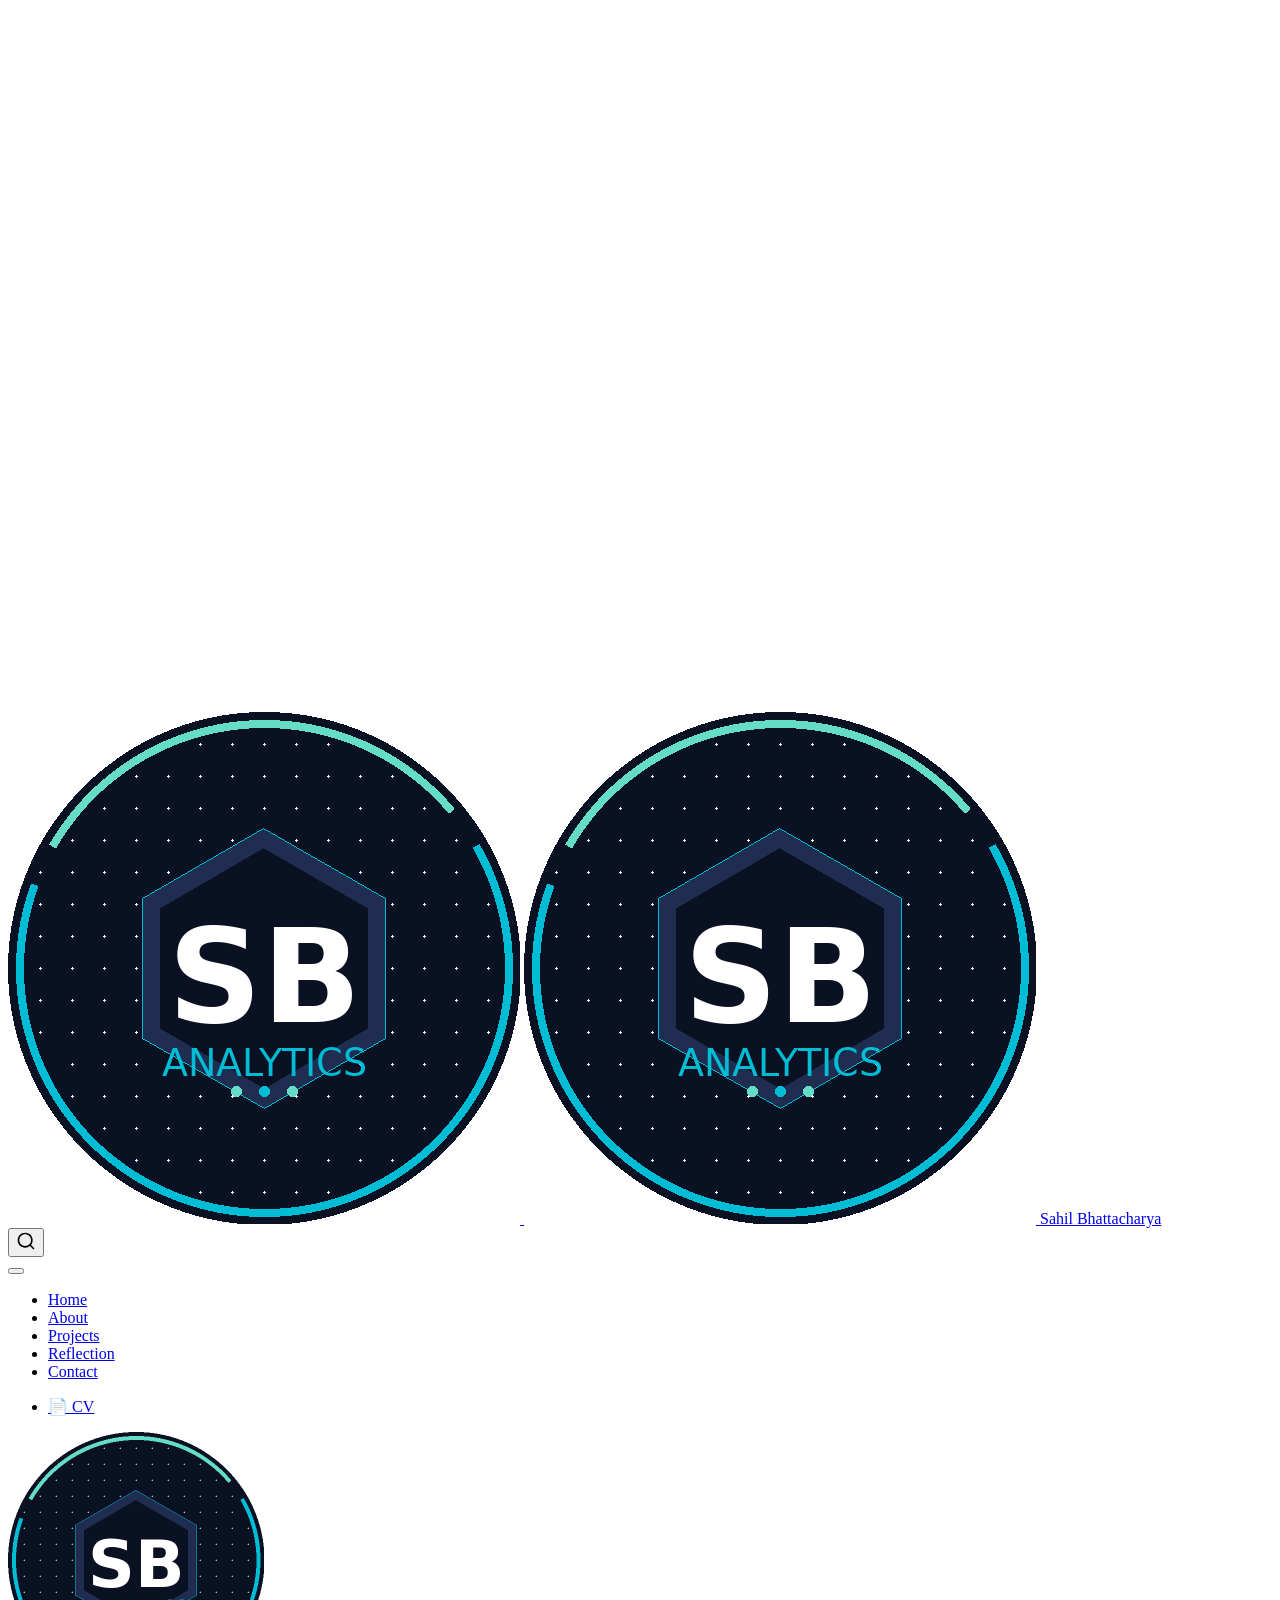
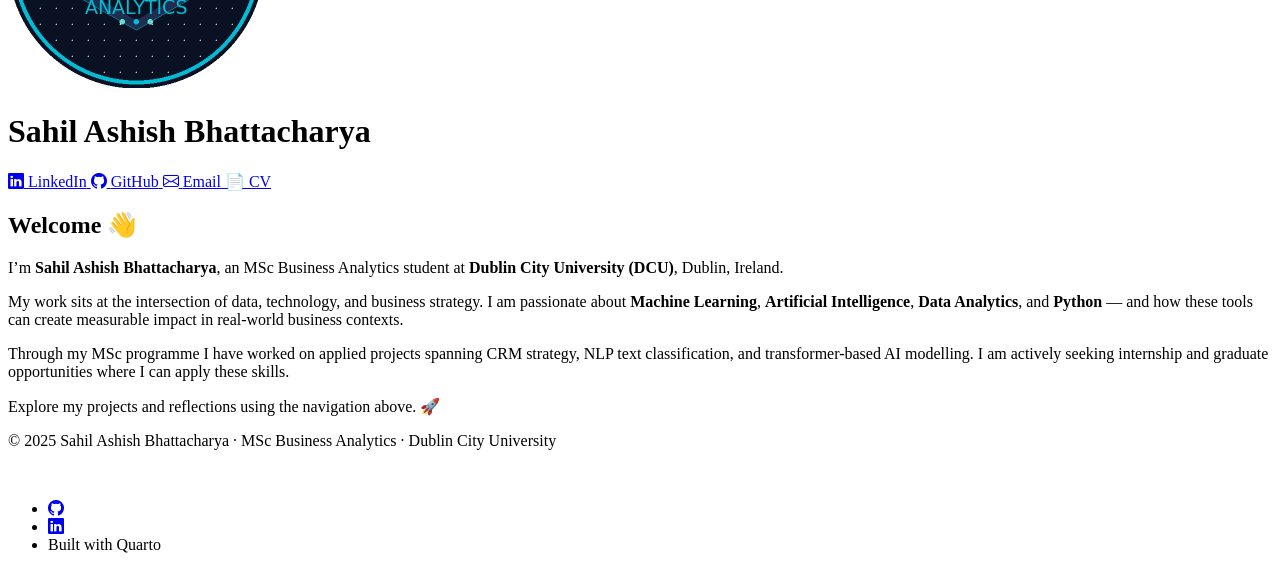
==== docs/index.html @ e0858f84 "Initial Quarto portfolio" ====
<!DOCTYPE html>
<html xmlns="http://www.w3.org/1999/xhtml" lang="en" xml:lang="en"><head>

<meta charset="utf-8">
<meta name="generator" content="quarto-1.9.37">

<meta name="viewport" content="width=device-width, initial-scale=1.0, user-scalable=yes">


<title>Sahil Ashish Bhattacharya – Sahil Bhattacharya</title>
<style>
/* Default styles provided by pandoc.
** See https://pandoc.org/MANUAL.html#variables-for-html for config info.
*/
code{white-space: pre-wrap;}
span.smallcaps{font-variant: small-caps;}
div.columns{display: flex; gap: min(4vw, 1.5em);}
div.column{flex: auto; overflow-x: auto;}
div.hanging-indent{margin-left: 1.5em; text-indent: -1.5em;}
ul.task-list{list-style: none;}
ul.task-list li input[type="checkbox"] {
  width: 0.8em;
  margin: 0 0.8em 0.2em -1em; /* quarto-specific, see https://github.com/quarto-dev/quarto-cli/issues/4556 */ 
  vertical-align: middle;
}
</style>


<script src="site_libs/quarto-nav/quarto-nav.js"></script>
<script src="site_libs/quarto-nav/headroom.min.js"></script>
<script src="site_libs/clipboard/clipboard.min.js"></script>
<script src="site_libs/quarto-search/autocomplete.umd.js"></script>
<script src="site_libs/quarto-search/fuse.min.js"></script>
<script src="site_libs/quarto-search/quarto-search.js"></script>
<meta name="quarto:offset" content="./">
<link href="./images/favicon.png" rel="icon" type="image/png">
<script src="site_libs/quarto-html/quarto.js" type="module"></script>
<script src="site_libs/quarto-html/tabsets/tabsets.js" type="module"></script>
<script src="site_libs/quarto-html/popper.min.js"></script>
<script src="site_libs/quarto-html/tippy.umd.min.js"></script>
<link href="site_libs/quarto-html/tippy.css" rel="stylesheet">
<link href="site_libs/quarto-html/quarto-syntax-highlighting-7f8f88aac4f3542376d5c11b86a4c14d.css" rel="stylesheet" class="quarto-color-scheme" id="quarto-text-highlighting-styles">
<link href="site_libs/quarto-html/quarto-syntax-highlighting-dark-d0ae9245876894da5ac7e18953ecc5cc.css" rel="stylesheet" class="quarto-color-scheme quarto-color-alternate" id="quarto-text-highlighting-styles">
<link href="site_libs/quarto-html/quarto-syntax-highlighting-7f8f88aac4f3542376d5c11b86a4c14d.css" rel="stylesheet" class="quarto-color-scheme-extra" id="quarto-text-highlighting-styles">
<script src="site_libs/bootstrap/bootstrap.min.js"></script>
<link href="site_libs/bootstrap/bootstrap-icons.css" rel="stylesheet">
<link href="site_libs/bootstrap/bootstrap-6033a600180109c3731f6a886c29932c.min.css" rel="stylesheet" append-hash="true" class="quarto-color-scheme" id="quarto-bootstrap" data-mode="light">
<link href="site_libs/bootstrap/bootstrap-dark-5685cd926c25366c96d9f1407e584118.min.css" rel="stylesheet" append-hash="true" class="quarto-color-scheme quarto-color-alternate" id="quarto-bootstrap" data-mode="dark">
<link href="site_libs/bootstrap/bootstrap-6033a600180109c3731f6a886c29932c.min.css" rel="stylesheet" append-hash="true" class="quarto-color-scheme-extra" id="quarto-bootstrap" data-mode="light">
<script id="quarto-search-options" type="application/json">{
  "location": "navbar",
  "copy-button": false,
  "collapse-after": 3,
  "panel-placement": "end",
  "type": "overlay",
  "limit": 50,
  "keyboard-shortcut": [
    "f",
    "/",
    "s"
  ],
  "show-item-context": false,
  "language": {
    "search-no-results-text": "No results",
    "search-matching-documents-text": "matching documents",
    "search-copy-link-title": "Copy link to search",
    "search-hide-matches-text": "Hide additional matches",
    "search-more-match-text": "more match in this document",
    "search-more-matches-text": "more matches in this document",
    "search-clear-button-title": "Clear",
    "search-text-placeholder": "",
    "search-detached-cancel-button-title": "Cancel",
    "search-submit-button-title": "Submit",
    "search-label": "Search"
  }
}</script>


<link rel="stylesheet" href="styles.scss">
</head>

<body class="nav-fixed quarto-light"><script id="quarto-html-before-body" type="application/javascript">
    const toggleBodyColorMode = (bsSheetEl) => {
      const mode = bsSheetEl.getAttribute("data-mode");
      const bodyEl = window.document.querySelector("body");
      if (mode === "dark") {
        bodyEl.classList.add("quarto-dark");
        bodyEl.classList.remove("quarto-light");
      } else {
        bodyEl.classList.add("quarto-light");
        bodyEl.classList.remove("quarto-dark");
      }
    }
    const toggleBodyColorPrimary = () => {
      const bsSheetEl = window.document.querySelector("link#quarto-bootstrap:not([rel=disabled-stylesheet])");
      if (bsSheetEl) {
        toggleBodyColorMode(bsSheetEl);
      }
    }
    const setColorSchemeToggle = (alternate) => {
      const toggles = window.document.querySelectorAll('.quarto-color-scheme-toggle');
      for (let i=0; i < toggles.length; i++) {
        const toggle = toggles[i];
        if (toggle) {
          if (alternate) {
            toggle.classList.add("alternate");
          } else {
            toggle.classList.remove("alternate");
          }
        }
      }
    };
    const toggleColorMode = (alternate) => {
      // Switch the stylesheets
      const primaryStylesheets = window.document.querySelectorAll('link.quarto-color-scheme:not(.quarto-color-alternate)');
      const alternateStylesheets = window.document.querySelectorAll('link.quarto-color-scheme.quarto-color-alternate');
      manageTransitions('#quarto-margin-sidebar .nav-link', false);
      if (alternate) {
        // note: dark is layered on light, we don't disable primary!
        enableStylesheet(alternateStylesheets);
        for (const sheetNode of alternateStylesheets) {
          if (sheetNode.id === "quarto-bootstrap") {
            toggleBodyColorMode(sheetNode);
          }
        }
      } else {
        disableStylesheet(alternateStylesheets);
        enableStylesheet(primaryStylesheets)
        toggleBodyColorPrimary();
      }
      manageTransitions('#quarto-margin-sidebar .nav-link', true);
      // Switch the toggles
      setColorSchemeToggle(alternate)
      // Hack to workaround the fact that safari doesn't
      // properly recolor the scrollbar when toggling (#1455)
      if (navigator.userAgent.indexOf('Safari') > 0 && navigator.userAgent.indexOf('Chrome') == -1) {
        manageTransitions("body", false);
        window.scrollTo(0, 1);
        setTimeout(() => {
          window.scrollTo(0, 0);
          manageTransitions("body", true);
        }, 40);
      }
    }
    const disableStylesheet = (stylesheets) => {
      for (let i=0; i < stylesheets.length; i++) {
        const stylesheet = stylesheets[i];
        stylesheet.rel = 'disabled-stylesheet';
      }
    }
    const enableStylesheet = (stylesheets) => {
      for (let i=0; i < stylesheets.length; i++) {
        const stylesheet = stylesheets[i];
        if(stylesheet.rel !== 'stylesheet') { // for Chrome, which will still FOUC without this check
          stylesheet.rel = 'stylesheet';
        }
      }
    }
    const manageTransitions = (selector, allowTransitions) => {
      const els = window.document.querySelectorAll(selector);
      for (let i=0; i < els.length; i++) {
        const el = els[i];
        if (allowTransitions) {
          el.classList.remove('notransition');
        } else {
          el.classList.add('notransition');
        }
      }
    }
    const isFileUrl = () => {
      return window.location.protocol === 'file:';
    }
    const hasAlternateSentinel = () => {
      let styleSentinel = getColorSchemeSentinel();
      if (styleSentinel !== null) {
        return styleSentinel === "alternate";
      } else {
        return false;
      }
    }
    const setStyleSentinel = (alternate) => {
      const value = alternate ? "alternate" : "default";
      if (!isFileUrl()) {
        window.localStorage.setItem("quarto-color-scheme", value);
      } else {
        localAlternateSentinel = value;
      }
    }
    const getColorSchemeSentinel = () => {
      if (!isFileUrl()) {
        const storageValue = window.localStorage.getItem("quarto-color-scheme");
        return storageValue != null ? storageValue : localAlternateSentinel;
      } else {
        return localAlternateSentinel;
      }
    }
    const toggleGiscusIfUsed = (isAlternate, darkModeDefault) => {
      const baseTheme = document.querySelector('#giscus-base-theme')?.value ?? 'light';
      const alternateTheme = document.querySelector('#giscus-alt-theme')?.value ?? 'dark';
      let newTheme = '';
      if(authorPrefersDark) {
        newTheme = isAlternate ? baseTheme : alternateTheme;
      } else {
        newTheme = isAlternate ? alternateTheme : baseTheme;
      }
      const changeGiscusTheme = () => {
        // From: https://github.com/giscus/giscus/issues/336
        const sendMessage = (message) => {
          const iframe = document.querySelector('iframe.giscus-frame');
          if (!iframe) return;
          iframe.contentWindow.postMessage({ giscus: message }, 'https://giscus.app');
        }
        sendMessage({
          setConfig: {
            theme: newTheme
          }
        });
      }
      const isGiscussLoaded = window.document.querySelector('iframe.giscus-frame') !== null;
      if (isGiscussLoaded) {
        changeGiscusTheme();
      }
    };
    const authorPrefersDark = false;
    const darkModeDefault = authorPrefersDark;
      document.querySelector('link#quarto-text-highlighting-styles.quarto-color-scheme-extra').rel = 'disabled-stylesheet';
      document.querySelector('link#quarto-bootstrap.quarto-color-scheme-extra').rel = 'disabled-stylesheet';
    let localAlternateSentinel = darkModeDefault ? 'alternate' : 'default';
    // Dark / light mode switch
    window.quartoToggleColorScheme = () => {
      // Read the current dark / light value
      let toAlternate = !hasAlternateSentinel();
      toggleColorMode(toAlternate);
      setStyleSentinel(toAlternate);
      toggleGiscusIfUsed(toAlternate, darkModeDefault);
      window.dispatchEvent(new Event('resize'));
    };
    // Switch to dark mode if need be
    if (hasAlternateSentinel()) {
      toggleColorMode(true);
    } else {
      toggleColorMode(false);
    }
  </script>

<div id="quarto-search-results"></div>
  <header id="quarto-header" class="headroom fixed-top">
    <nav class="navbar navbar-expand-lg " data-bs-theme="dark">
      <div class="navbar-container container-fluid">
      <div class="navbar-brand-container mx-auto">
    <a href="./index.html" class="navbar-brand navbar-brand-logo">
    <img src="./images/logo.png" alt="Sahil Bhattacharya logo" class="navbar-logo light-content">
    <img src="./images/logo.png" alt="Sahil Bhattacharya logo" class="navbar-logo dark-content">
    </a>
    <a class="navbar-brand" href="./index.html">
    <span class="navbar-title">Sahil Bhattacharya</span>
    </a>
  </div>
            <div id="quarto-search" class="" title="Search"></div>
          <button class="navbar-toggler" type="button" data-bs-toggle="collapse" data-bs-target="#navbarCollapse" aria-controls="navbarCollapse" role="menu" aria-expanded="false" aria-label="Toggle navigation" onclick="if (window.quartoToggleHeadroom) { window.quartoToggleHeadroom(); }">
  <span class="navbar-toggler-icon"></span>
</button>
          <div class="collapse navbar-collapse" id="navbarCollapse">
            <ul class="navbar-nav navbar-nav-scroll me-auto">
  <li class="nav-item">
    <a class="nav-link active" href="./index.html" aria-current="page"> 
<span class="menu-text">Home</span></a>
  </li>  
  <li class="nav-item">
    <a class="nav-link" href="./about.html"> 
<span class="menu-text">About</span></a>
  </li>  
  <li class="nav-item">
    <a class="nav-link" href="./projects/index.html"> 
<span class="menu-text">Projects</span></a>
  </li>  
  <li class="nav-item">
    <a class="nav-link" href="./reflection.html"> 
<span class="menu-text">Reflection</span></a>
  </li>  
  <li class="nav-item">
    <a class="nav-link" href="./contact.html"> 
<span class="menu-text">Contact</span></a>
  </li>  
</ul>
            <ul class="navbar-nav navbar-nav-scroll ms-auto">
  <li class="nav-item">
    <a class="nav-link" href="./cv/sahil-bhattacharya-cv.pdf" target="_blank"> 
<span class="menu-text">📄 CV</span></a>
  </li>  
</ul>
          </div> <!-- /navcollapse -->
            <div class="quarto-navbar-tools">
  <a href="" class="quarto-color-scheme-toggle quarto-navigation-tool  px-1" onclick="window.quartoToggleColorScheme(); return false;" title="Toggle dark mode"><i class="bi"></i></a>
</div>
      </div> <!-- /container-fluid -->
    </nav>
</header>
<!-- content -->
<div id="quarto-content" class="quarto-container page-columns page-rows-contents page-layout-full page-navbar">
<!-- sidebar -->
<!-- margin-sidebar -->
    
<!-- main -->
<div class="quarto-about-trestles column-page">
  <div class="about-entity">
    <img src="images/logo.png" class="about-image
  round " style="height: 16em; width: 16em;">
<header id="title-block-header" class="quarto-title-block default">
<div class="quarto-title">
<h1 class="title">Sahil Ashish Bhattacharya</h1>
</div>
<div class="quarto-title-meta column-page">
  </div>
</header>
    <div class="about-links">
  <a href="https://www.linkedin.com/in/sahil-bhattacharya-257924228" class="about-link" rel="" target="_blank">
    <i class="bi bi-linkedin"></i>
     <span class="about-link-text">LinkedIn</span>
  </a>
  <a href="https://github.com/saahi0206" class="about-link" rel="" target="_blank">
    <i class="bi bi-github"></i>
     <span class="about-link-text">GitHub</span>
  </a>
  <a href="mailto:saahil.bhatt30@gmail.com" class="about-link" rel="" target="">
    <i class="bi bi-envelope"></i>
     <span class="about-link-text">Email</span>
  </a>
  <a href="/cv/sahil-bhattacharya-cv.pdf" class="about-link" rel="" target="_blank">
     <span class="about-link-text">📄 CV</span>
  </a>
</div>
  </div>
  <div class="about-contents"><main class="content column-page" id="quarto-document-content">

<section id="welcome" class="level2">
<h2 data-anchor-id="welcome">Welcome 👋</h2>
<p>I’m <strong>Sahil Ashish Bhattacharya</strong>, an MSc Business Analytics student at <strong>Dublin City University (DCU)</strong>, Dublin, Ireland.</p>
<p>My work sits at the intersection of data, technology, and business strategy. I am passionate about <strong>Machine Learning</strong>, <strong>Artificial Intelligence</strong>, <strong>Data Analytics</strong>, and <strong>Python</strong> — and how these tools can create measurable impact in real-world business contexts.</p>
<p>Through my MSc programme I have worked on applied projects spanning CRM strategy, NLP text classification, and transformer-based AI modelling. I am actively seeking internship and graduate opportunities where I can apply these skills.</p>
<p>Explore my projects and reflections using the navigation above. 🚀</p>


</section>
</main></div>
</div>
 <!-- /main -->
<script id="quarto-html-after-body" type="application/javascript">
  window.document.addEventListener("DOMContentLoaded", function (event) {
    // Ensure there is a toggle, if there isn't float one in the top right
    if (window.document.querySelector('.quarto-color-scheme-toggle') === null) {
      const a = window.document.createElement('a');
      a.classList.add('top-right');
      a.classList.add('quarto-color-scheme-toggle');
      a.href = "";
      a.onclick = function() { try { window.quartoToggleColorScheme(); } catch {} return false; };
      const i = window.document.createElement("i");
      i.classList.add('bi');
      a.appendChild(i);
      window.document.body.appendChild(a);
    }
    setColorSchemeToggle(hasAlternateSentinel())
    const isCodeAnnotation = (el) => {
      for (const clz of el.classList) {
        if (clz.startsWith('code-annotation-')) {                     
          return true;
        }
      }
      return false;
    }
    const onCopySuccess = function(e) {
      // button target
      const button = e.trigger;
      // don't keep focus
      button.blur();
      // flash "checked"
      button.classList.add('code-copy-button-checked');
      var currentTitle = button.getAttribute("title");
      button.setAttribute("title", "Copied!");
      let tooltip;
      if (window.bootstrap) {
        button.setAttribute("data-bs-toggle", "tooltip");
        button.setAttribute("data-bs-placement", "left");
        button.setAttribute("data-bs-title", "Copied!");
        tooltip = new bootstrap.Tooltip(button, 
          { trigger: "manual", 
            customClass: "code-copy-button-tooltip",
            offset: [0, -8]});
        tooltip.show();    
      }
      setTimeout(function() {
        if (tooltip) {
          tooltip.hide();
          button.removeAttribute("data-bs-title");
          button.removeAttribute("data-bs-toggle");
          button.removeAttribute("data-bs-placement");
        }
        button.setAttribute("title", currentTitle);
        button.classList.remove('code-copy-button-checked');
      }, 1000);
      // clear code selection
      e.clearSelection();
    }
    const getTextToCopy = function(trigger) {
      const outerScaffold = trigger.parentElement.cloneNode(true);
      const codeEl = outerScaffold.querySelector('code');
      for (const childEl of codeEl.children) {
        if (isCodeAnnotation(childEl)) {
          childEl.remove();
        }
      }
      return codeEl.innerText;
    }
    const clipboard = new window.ClipboardJS('.code-copy-button:not([data-in-quarto-modal])', {
      text: getTextToCopy
    });
    clipboard.on('success', onCopySuccess);
    if (window.document.getElementById('quarto-embedded-source-code-modal')) {
      const clipboardModal = new window.ClipboardJS('.code-copy-button[data-in-quarto-modal]', {
        text: getTextToCopy,
        container: window.document.getElementById('quarto-embedded-source-code-modal')
      });
      clipboardModal.on('success', onCopySuccess);
    }
      var localhostRegex = new RegExp(/^(?:http|https):\/\/localhost\:?[0-9]*\//);
      var mailtoRegex = new RegExp(/^mailto:/);
        var filterRegex = new RegExp('/' + window.location.host + '/');
      var isInternal = (href) => {
          return filterRegex.test(href) || localhostRegex.test(href) || mailtoRegex.test(href);
      }
      // Inspect non-navigation links and adorn them if external
     var links = window.document.querySelectorAll('a[href]:not(.nav-link):not(.navbar-brand):not(.toc-action):not(.sidebar-link):not(.sidebar-item-toggle):not(.pagination-link):not(.no-external):not([aria-hidden]):not(.dropdown-item):not(.quarto-navigation-tool):not(.about-link)');
      for (var i=0; i<links.length; i++) {
        const link = links[i];
        if (!isInternal(link.href)) {
          // undo the damage that might have been done by quarto-nav.js in the case of
          // links that we want to consider external
          if (link.dataset.originalHref !== undefined) {
            link.href = link.dataset.originalHref;
          }
        }
      }
    function tippyHover(el, contentFn, onTriggerFn, onUntriggerFn) {
      const config = {
        allowHTML: true,
        maxWidth: 500,
        delay: 100,
        arrow: false,
        appendTo: function(el) {
            return el.parentElement;
        },
        interactive: true,
        interactiveBorder: 10,
        theme: 'quarto',
        placement: 'bottom-start',
      };
      if (contentFn) {
        config.content = contentFn;
      }
      if (onTriggerFn) {
        config.onTrigger = onTriggerFn;
      }
      if (onUntriggerFn) {
        config.onUntrigger = onUntriggerFn;
      }
      window.tippy(el, config); 
    }
    const noterefs = window.document.querySelectorAll('a[role="doc-noteref"]');
    for (var i=0; i<noterefs.length; i++) {
      const ref = noterefs[i];
      tippyHover(ref, function() {
        // use id or data attribute instead here
        let href = ref.getAttribute('data-footnote-href') || ref.getAttribute('href');
        try { href = new URL(href).hash; } catch {}
        const id = href.replace(/^#\/?/, "");
        const note = window.document.getElementById(id);
        if (note) {
          return note.innerHTML;
        } else {
          return "";
        }
      });
    }
    const xrefs = window.document.querySelectorAll('a.quarto-xref');
    const processXRef = (id, note) => {
      // Strip column container classes
      const stripColumnClz = (el) => {
        el.classList.remove("page-full", "page-columns");
        if (el.children) {
          for (const child of el.children) {
            stripColumnClz(child);
          }
        }
      }
      stripColumnClz(note)
      if (id === null || id.startsWith('sec-')) {
        // Special case sections, only their first couple elements
        const container = document.createElement("div");
        if (note.children && note.children.length > 2) {
          container.appendChild(note.children[0].cloneNode(true));
          for (let i = 1; i < note.children.length; i++) {
            const child = note.children[i];
            if (child.tagName === "P" && child.innerText === "") {
              continue;
            } else {
              container.appendChild(child.cloneNode(true));
              break;
            }
          }
          if (window.Quarto?.typesetMath) {
            window.Quarto.typesetMath(container);
          }
          return container.innerHTML
        } else {
          if (window.Quarto?.typesetMath) {
            window.Quarto.typesetMath(note);
          }
          return note.innerHTML;
        }
      } else {
        // Remove any anchor links if they are present
        const anchorLink = note.querySelector('a.anchorjs-link');
        if (anchorLink) {
          anchorLink.remove();
        }
        if (window.Quarto?.typesetMath) {
          window.Quarto.typesetMath(note);
        }
        if (note.classList.contains("callout")) {
          return note.outerHTML;
        } else {
          return note.innerHTML;
        }
      }
    }
    for (var i=0; i<xrefs.length; i++) {
      const xref = xrefs[i];
      tippyHover(xref, undefined, function(instance) {
        instance.disable();
        let url = xref.getAttribute('href');
        let hash = undefined; 
        if (url.startsWith('#')) {
          hash = url;
        } else {
          try { hash = new URL(url).hash; } catch {}
        }
        if (hash) {
          const id = hash.replace(/^#\/?/, "");
          const note = window.document.getElementById(id);
          if (note !== null) {
            try {
              const html = processXRef(id, note.cloneNode(true));
              instance.setContent(html);
            } finally {
              instance.enable();
              instance.show();
            }
          } else {
            // See if we can fetch this
            fetch(url.split('#')[0])
            .then(res => res.text())
            .then(html => {
              const parser = new DOMParser();
              const htmlDoc = parser.parseFromString(html, "text/html");
              const note = htmlDoc.getElementById(id);
              if (note !== null) {
                const html = processXRef(id, note);
                instance.setContent(html);
              } 
            }).finally(() => {
              instance.enable();
              instance.show();
            });
          }
        } else {
          // See if we can fetch a full url (with no hash to target)
          // This is a special case and we should probably do some content thinning / targeting
          fetch(url)
          .then(res => res.text())
          .then(html => {
            const parser = new DOMParser();
            const htmlDoc = parser.parseFromString(html, "text/html");
            const note = htmlDoc.querySelector('main.content');
            if (note !== null) {
              // This should only happen for chapter cross references
              // (since there is no id in the URL)
              // remove the first header
              if (note.children.length > 0 && note.children[0].tagName === "HEADER") {
                note.children[0].remove();
              }
              const html = processXRef(null, note);
              instance.setContent(html);
            } 
          }).finally(() => {
            instance.enable();
            instance.show();
          });
        }
      }, function(instance) {
      });
    }
        let selectedAnnoteEl;
        const selectorForAnnotation = ( cell, annotation) => {
          let cellAttr = 'data-code-cell="' + cell + '"';
          let lineAttr = 'data-code-annotation="' +  annotation + '"';
          const selector = 'span[' + cellAttr + '][' + lineAttr + ']';
          return selector;
        }
        const selectCodeLines = (annoteEl) => {
          const doc = window.document;
          const targetCell = annoteEl.getAttribute("data-target-cell");
          const targetAnnotation = annoteEl.getAttribute("data-target-annotation");
          const annoteSpan = window.document.querySelector(selectorForAnnotation(targetCell, targetAnnotation));
          const lines = annoteSpan.getAttribute("data-code-lines").split(",");
          const lineIds = lines.map((line) => {
            return targetCell + "-" + line;
          })
          let top = null;
          let height = null;
          let parent = null;
          if (lineIds.length > 0) {
              //compute the position of the single el (top and bottom and make a div)
              const el = window.document.getElementById(lineIds[0]);
              top = el.offsetTop;
              height = el.offsetHeight;
              parent = el.parentElement.parentElement;
            if (lineIds.length > 1) {
              const lastEl = window.document.getElementById(lineIds[lineIds.length - 1]);
              const bottom = lastEl.offsetTop + lastEl.offsetHeight;
              height = bottom - top;
            }
            if (top !== null && height !== null && parent !== null) {
              // cook up a div (if necessary) and position it 
              let div = window.document.getElementById("code-annotation-line-highlight");
              if (div === null) {
                div = window.document.createElement("div");
                div.setAttribute("id", "code-annotation-line-highlight");
                div.style.position = 'absolute';
                parent.appendChild(div);
              }
              div.style.top = top - 2 + "px";
              div.style.height = height + 4 + "px";
              div.style.left = 0;
              let gutterDiv = window.document.getElementById("code-annotation-line-highlight-gutter");
              if (gutterDiv === null) {
                gutterDiv = window.document.createElement("div");
                gutterDiv.setAttribute("id", "code-annotation-line-highlight-gutter");
                gutterDiv.style.position = 'absolute';
                const codeCell = window.document.getElementById(targetCell);
                const gutter = codeCell.querySelector('.code-annotation-gutter');
                gutter.appendChild(gutterDiv);
              }
              gutterDiv.style.top = top - 2 + "px";
              gutterDiv.style.height = height + 4 + "px";
            }
            selectedAnnoteEl = annoteEl;
          }
        };
        const unselectCodeLines = () => {
          const elementsIds = ["code-annotation-line-highlight", "code-annotation-line-highlight-gutter"];
          elementsIds.forEach((elId) => {
            const div = window.document.getElementById(elId);
            if (div) {
              div.remove();
            }
          });
          selectedAnnoteEl = undefined;
        };
          // Handle positioning of the toggle
      window.addEventListener(
        "resize",
        throttle(() => {
          elRect = undefined;
          if (selectedAnnoteEl) {
            selectCodeLines(selectedAnnoteEl);
          }
        }, 10)
      );
      function throttle(fn, ms) {
      let throttle = false;
      let timer;
        return (...args) => {
          if(!throttle) { // first call gets through
              fn.apply(this, args);
              throttle = true;
          } else { // all the others get throttled
              if(timer) clearTimeout(timer); // cancel #2
              timer = setTimeout(() => {
                fn.apply(this, args);
                timer = throttle = false;
              }, ms);
          }
        };
      }
        // Attach click handler to the DT
        const annoteDls = window.document.querySelectorAll('dt[data-target-cell]');
        for (const annoteDlNode of annoteDls) {
          annoteDlNode.addEventListener('click', (event) => {
            const clickedEl = event.target;
            if (clickedEl !== selectedAnnoteEl) {
              unselectCodeLines();
              const activeEl = window.document.querySelector('dt[data-target-cell].code-annotation-active');
              if (activeEl) {
                activeEl.classList.remove('code-annotation-active');
              }
              selectCodeLines(clickedEl);
              clickedEl.classList.add('code-annotation-active');
            } else {
              // Unselect the line
              unselectCodeLines();
              clickedEl.classList.remove('code-annotation-active');
            }
          });
        }
    const findCites = (el) => {
      const parentEl = el.parentElement;
      if (parentEl) {
        const cites = parentEl.dataset.cites;
        if (cites) {
          return {
            el,
            cites: cites.split(' ')
          };
        } else {
          return findCites(el.parentElement)
        }
      } else {
        return undefined;
      }
    };
    var bibliorefs = window.document.querySelectorAll('a[role="doc-biblioref"]');
    for (var i=0; i<bibliorefs.length; i++) {
      const ref = bibliorefs[i];
      const citeInfo = findCites(ref);
      if (citeInfo) {
        tippyHover(citeInfo.el, function() {
          var popup = window.document.createElement('div');
          citeInfo.cites.forEach(function(cite) {
            var citeDiv = window.document.createElement('div');
            citeDiv.classList.add('hanging-indent');
            citeDiv.classList.add('csl-entry');
            var biblioDiv = window.document.getElementById('ref-' + cite);
            if (biblioDiv) {
              citeDiv.innerHTML = biblioDiv.innerHTML;
            }
            popup.appendChild(citeDiv);
          });
          return popup.innerHTML;
        });
      }
    }
  });
  </script>
</div> <!-- /content -->
<footer class="footer">
  <div class="nav-footer">
    <div class="nav-footer-left">
<p>© 2025 Sahil Ashish Bhattacharya · MSc Business Analytics · Dublin City University</p>
</div>   
    <div class="nav-footer-center">
      &nbsp;
    </div>
    <div class="nav-footer-right">
      <ul class="footer-items list-unstyled">
    <li class="nav-item compact">
    <a class="nav-link" href="https://github.com/saahi0206" target="_blank">
      <i class="bi bi-github" role="img">
</i> 
    </a>
  </li>  
    <li class="nav-item compact">
    <a class="nav-link" href="https://www.linkedin.com/in/sahil-bhattacharya-257924228" target="_blank">
      <i class="bi bi-linkedin" role="img">
</i> 
    </a>
  </li>  
    <li class="nav-item">
 Built with Quarto
  </li>  
</ul>
    </div>
  </div>
</footer>




</body></html>
---- docs/site_libs/quarto-html/tippy.css ----
.tippy-box[data-animation=fade][data-state=hidden]{opacity:0}[data-tippy-root]{max-width:calc(100vw - 10px)}.tippy-box{position:relative;background-color:#333;color:#fff;border-radius:4px;font-size:14px;line-height:1.4;white-space:normal;outline:0;transition-property:transform,visibility,opacity}.tippy-box[data-placement^=top]>.tippy-arrow{bottom:0}.tippy-box[data-placement^=top]>.tippy-arrow:before{bottom:-7px;left:0;border-width:8px 8px 0;border-top-color:initial;transform-origin:center top}.tippy-box[data-placement^=bottom]>.tippy-arrow{top:0}.tippy-box[data-placement^=bottom]>.tippy-arrow:before{top:-7px;left:0;border-width:0 8px 8px;border-bottom-color:initial;transform-origin:center bottom}.tippy-box[data-placement^=left]>.tippy-arrow{right:0}.tippy-box[data-placement^=left]>.tippy-arrow:before{border-width:8px 0 8px 8px;border-left-color:initial;right:-7px;transform-origin:center left}.tippy-box[data-placement^=right]>.tippy-arrow{left:0}.tippy-box[data-placement^=right]>.tippy-arrow:before{left:-7px;border-width:8px 8px 8px 0;border-right-color:initial;transform-origin:center right}.tippy-box[data-inertia][data-state=visible]{transition-timing-function:cubic-bezier(.54,1.5,.38,1.11)}.tippy-arrow{width:16px;height:16px;color:#333}.tippy-arrow:before{content:"";position:absolute;border-color:transparent;border-style:solid}.tippy-content{position:relative;padding:5px 9px;z-index:1}
---- docs/site_libs/quarto-html/quarto-syntax-highlighting-7f8f88aac4f3542376d5c11b86a4c14d.css ----
/* quarto syntax highlight colors */
:root {
  --quarto-hl-ot-color: #003B4F;
  --quarto-hl-at-color: #657422;
  --quarto-hl-ss-color: #20794D;
  --quarto-hl-an-color: #5E5E5E;
  --quarto-hl-fu-color: #4758AB;
  --quarto-hl-st-color: #20794D;
  --quarto-hl-cf-color: #003B4F;
  --quarto-hl-op-color: #5E5E5E;
  --quarto-hl-er-color: #AD0000;
  --quarto-hl-bn-color: #AD0000;
  --quarto-hl-al-color: #AD0000;
  --quarto-hl-va-color: #111111;
  --quarto-hl-bu-color: inherit;
  --quarto-hl-ex-color: inherit;
  --quarto-hl-pp-color: #AD0000;
  --quarto-hl-in-color: #5E5E5E;
  --quarto-hl-vs-color: #20794D;
  --quarto-hl-wa-color: #5E5E5E;
  --quarto-hl-do-color: #5E5E5E;
  --quarto-hl-im-color: #00769E;
  --quarto-hl-ch-color: #20794D;
  --quarto-hl-dt-color: #AD0000;
  --quarto-hl-fl-color: #AD0000;
  --quarto-hl-co-color: #5E5E5E;
  --quarto-hl-cv-color: #5E5E5E;
  --quarto-hl-cn-color: #8f5902;
  --quarto-hl-sc-color: #5E5E5E;
  --quarto-hl-dv-color: #AD0000;
  --quarto-hl-kw-color: #003B4F;
}

/* other quarto variables */
:root {
  --quarto-font-monospace: SFMono-Regular, Menlo, Monaco, Consolas, "Liberation Mono", "Courier New", monospace;
}

/* syntax highlight based on Pandoc's rules */
pre > code.sourceCode > span {
  color: #003B4F;
}

code.sourceCode > span {
  color: #003B4F;
}

div.sourceCode,
div.sourceCode pre.sourceCode {
  color: #003B4F;
}

/* Normal */
code span {
  color: #003B4F;
}

/* Alert */
code span.al {
  color: #AD0000;
  font-style: inherit;
}

/* Annotation */
code span.an {
  color: #5E5E5E;
  font-style: inherit;
}

/* Attribute */
code span.at {
  color: #657422;
  font-style: inherit;
}

/* BaseN */
code span.bn {
  color: #AD0000;
  font-style: inherit;
}

/* BuiltIn */
code span.bu {
  font-style: inherit;
}

/* ControlFlow */
code span.cf {
  color: #003B4F;
  font-weight: bold;
  font-style: inherit;
}

/* Char */
code span.ch {
  color: #20794D;
  font-style: inherit;
}

/* Constant */
code span.cn {
  color: #8f5902;
  font-style: inherit;
}

/* Comment */
code span.co {
  color: #5E5E5E;
  font-style: inherit;
}

/* CommentVar */
code span.cv {
  color: #5E5E5E;
  font-style: italic;
}

/* Documentation */
code span.do {
  color: #5E5E5E;
  font-style: italic;
}

/* DataType */
code span.dt {
  color: #AD0000;
  font-style: inherit;
}

/* DecVal */
code span.dv {
  color: #AD0000;
  font-style: inherit;
}

/* Error */
code span.er {
  color: #AD0000;
  font-style: inherit;
}

/* Extension */
code span.ex {
  font-style: inherit;
}

/* Float */
code span.fl {
  color: #AD0000;
  font-style: inherit;
}

/* Function */
code span.fu {
  color: #4758AB;
  font-style: inherit;
}

/* Import */
code span.im {
  color: #00769E;
  font-style: inherit;
}

/* Information */
code span.in {
  color: #5E5E5E;
  font-style: inherit;
}

/* Keyword */
code span.kw {
  color: #003B4F;
  font-weight: bold;
  font-style: inherit;
}

/* Operator */
code span.op {
  color: #5E5E5E;
  font-style: inherit;
}

/* Other */
code span.ot {
  color: #003B4F;
  font-style: inherit;
}

/* Preprocessor */
code span.pp {
  color: #AD0000;
  font-style: inherit;
}

/* SpecialChar */
code span.sc {
  color: #5E5E5E;
  font-style: inherit;
}

/* SpecialString */
code span.ss {
  color: #20794D;
  font-style: inherit;
}

/* String */
code span.st {
  color: #20794D;
  font-style: inherit;
}

/* Variable */
code span.va {
  color: #111111;
  font-style: inherit;
}

/* VerbatimString */
code span.vs {
  color: #20794D;
  font-style: inherit;
}

/* Warning */
code span.wa {
  color: #5E5E5E;
  font-style: italic;
}

.prevent-inlining {
  content: "</";
}

/*# sourceMappingURL=789ad8cd35626ba772517505b42a116e.css.map */
---- docs/site_libs/quarto-html/quarto-syntax-highlighting-7f8f88aac4f3542376d5c11b86a4c14d.css ----
/* quarto syntax highlight colors */
:root {
  --quarto-hl-ot-color: #003B4F;
  --quarto-hl-at-color: #657422;
  --quarto-hl-ss-color: #20794D;
  --quarto-hl-an-color: #5E5E5E;
  --quarto-hl-fu-color: #4758AB;
  --quarto-hl-st-color: #20794D;
  --quarto-hl-cf-color: #003B4F;
  --quarto-hl-op-color: #5E5E5E;
  --quarto-hl-er-color: #AD0000;
  --quarto-hl-bn-color: #AD0000;
  --quarto-hl-al-color: #AD0000;
  --quarto-hl-va-color: #111111;
  --quarto-hl-bu-color: inherit;
  --quarto-hl-ex-color: inherit;
  --quarto-hl-pp-color: #AD0000;
  --quarto-hl-in-color: #5E5E5E;
  --quarto-hl-vs-color: #20794D;
  --quarto-hl-wa-color: #5E5E5E;
  --quarto-hl-do-color: #5E5E5E;
  --quarto-hl-im-color: #00769E;
  --quarto-hl-ch-color: #20794D;
  --quarto-hl-dt-color: #AD0000;
  --quarto-hl-fl-color: #AD0000;
  --quarto-hl-co-color: #5E5E5E;
  --quarto-hl-cv-color: #5E5E5E;
  --quarto-hl-cn-color: #8f5902;
  --quarto-hl-sc-color: #5E5E5E;
  --quarto-hl-dv-color: #AD0000;
  --quarto-hl-kw-color: #003B4F;
}

/* other quarto variables */
:root {
  --quarto-font-monospace: SFMono-Regular, Menlo, Monaco, Consolas, "Liberation Mono", "Courier New", monospace;
}

/* syntax highlight based on Pandoc's rules */
pre > code.sourceCode > span {
  color: #003B4F;
}

code.sourceCode > span {
  color: #003B4F;
}

div.sourceCode,
div.sourceCode pre.sourceCode {
  color: #003B4F;
}

/* Normal */
code span {
  color: #003B4F;
}

/* Alert */
code span.al {
  color: #AD0000;
  font-style: inherit;
}

/* Annotation */
code span.an {
  color: #5E5E5E;
  font-style: inherit;
}

/* Attribute */
code span.at {
  color: #657422;
  font-style: inherit;
}

/* BaseN */
code span.bn {
  color: #AD0000;
  font-style: inherit;
}

/* BuiltIn */
code span.bu {
  font-style: inherit;
}

/* ControlFlow */
code span.cf {
  color: #003B4F;
  font-weight: bold;
  font-style: inherit;
}

/* Char */
code span.ch {
  color: #20794D;
  font-style: inherit;
}

/* Constant */
code span.cn {
  color: #8f5902;
  font-style: inherit;
}

/* Comment */
code span.co {
  color: #5E5E5E;
  font-style: inherit;
}

/* CommentVar */
code span.cv {
  color: #5E5E5E;
  font-style: italic;
}

/* Documentation */
code span.do {
  color: #5E5E5E;
  font-style: italic;
}

/* DataType */
code span.dt {
  color: #AD0000;
  font-style: inherit;
}

/* DecVal */
code span.dv {
  color: #AD0000;
  font-style: inherit;
}

/* Error */
code span.er {
  color: #AD0000;
  font-style: inherit;
}

/* Extension */
code span.ex {
  font-style: inherit;
}

/* Float */
code span.fl {
  color: #AD0000;
  font-style: inherit;
}

/* Function */
code span.fu {
  color: #4758AB;
  font-style: inherit;
}

/* Import */
code span.im {
  color: #00769E;
  font-style: inherit;
}

/* Information */
code span.in {
  color: #5E5E5E;
  font-style: inherit;
}

/* Keyword */
code span.kw {
  color: #003B4F;
  font-weight: bold;
  font-style: inherit;
}

/* Operator */
code span.op {
  color: #5E5E5E;
  font-style: inherit;
}

/* Other */
code span.ot {
  color: #003B4F;
  font-style: inherit;
}

/* Preprocessor */
code span.pp {
  color: #AD0000;
  font-style: inherit;
}

/* SpecialChar */
code span.sc {
  color: #5E5E5E;
  font-style: inherit;
}

/* SpecialString */
code span.ss {
  color: #20794D;
  font-style: inherit;
}

/* String */
code span.st {
  color: #20794D;
  font-style: inherit;
}

/* Variable */
code span.va {
  color: #111111;
  font-style: inherit;
}

/* VerbatimString */
code span.vs {
  color: #20794D;
  font-style: inherit;
}

/* Warning */
code span.wa {
  color: #5E5E5E;
  font-style: italic;
}

.prevent-inlining {
  content: "</";
}

/*# sourceMappingURL=789ad8cd35626ba772517505b42a116e.css.map */
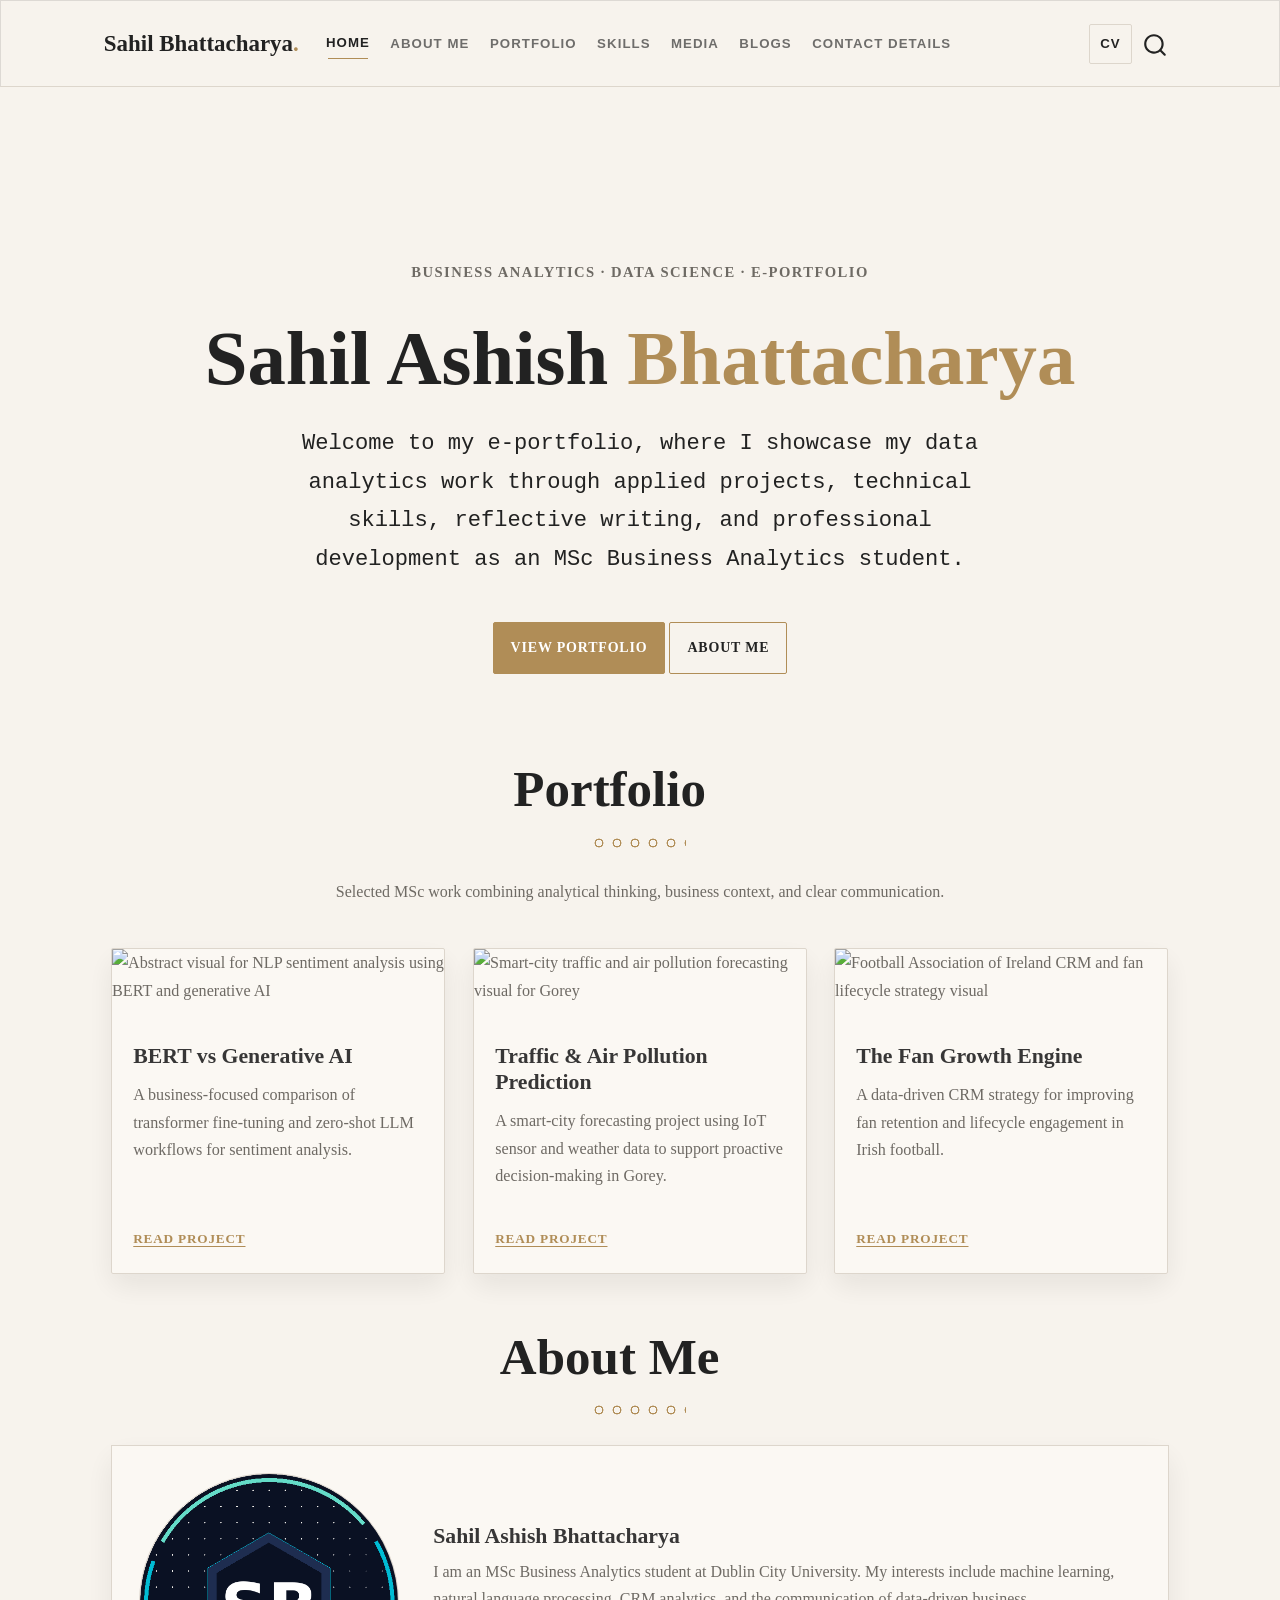
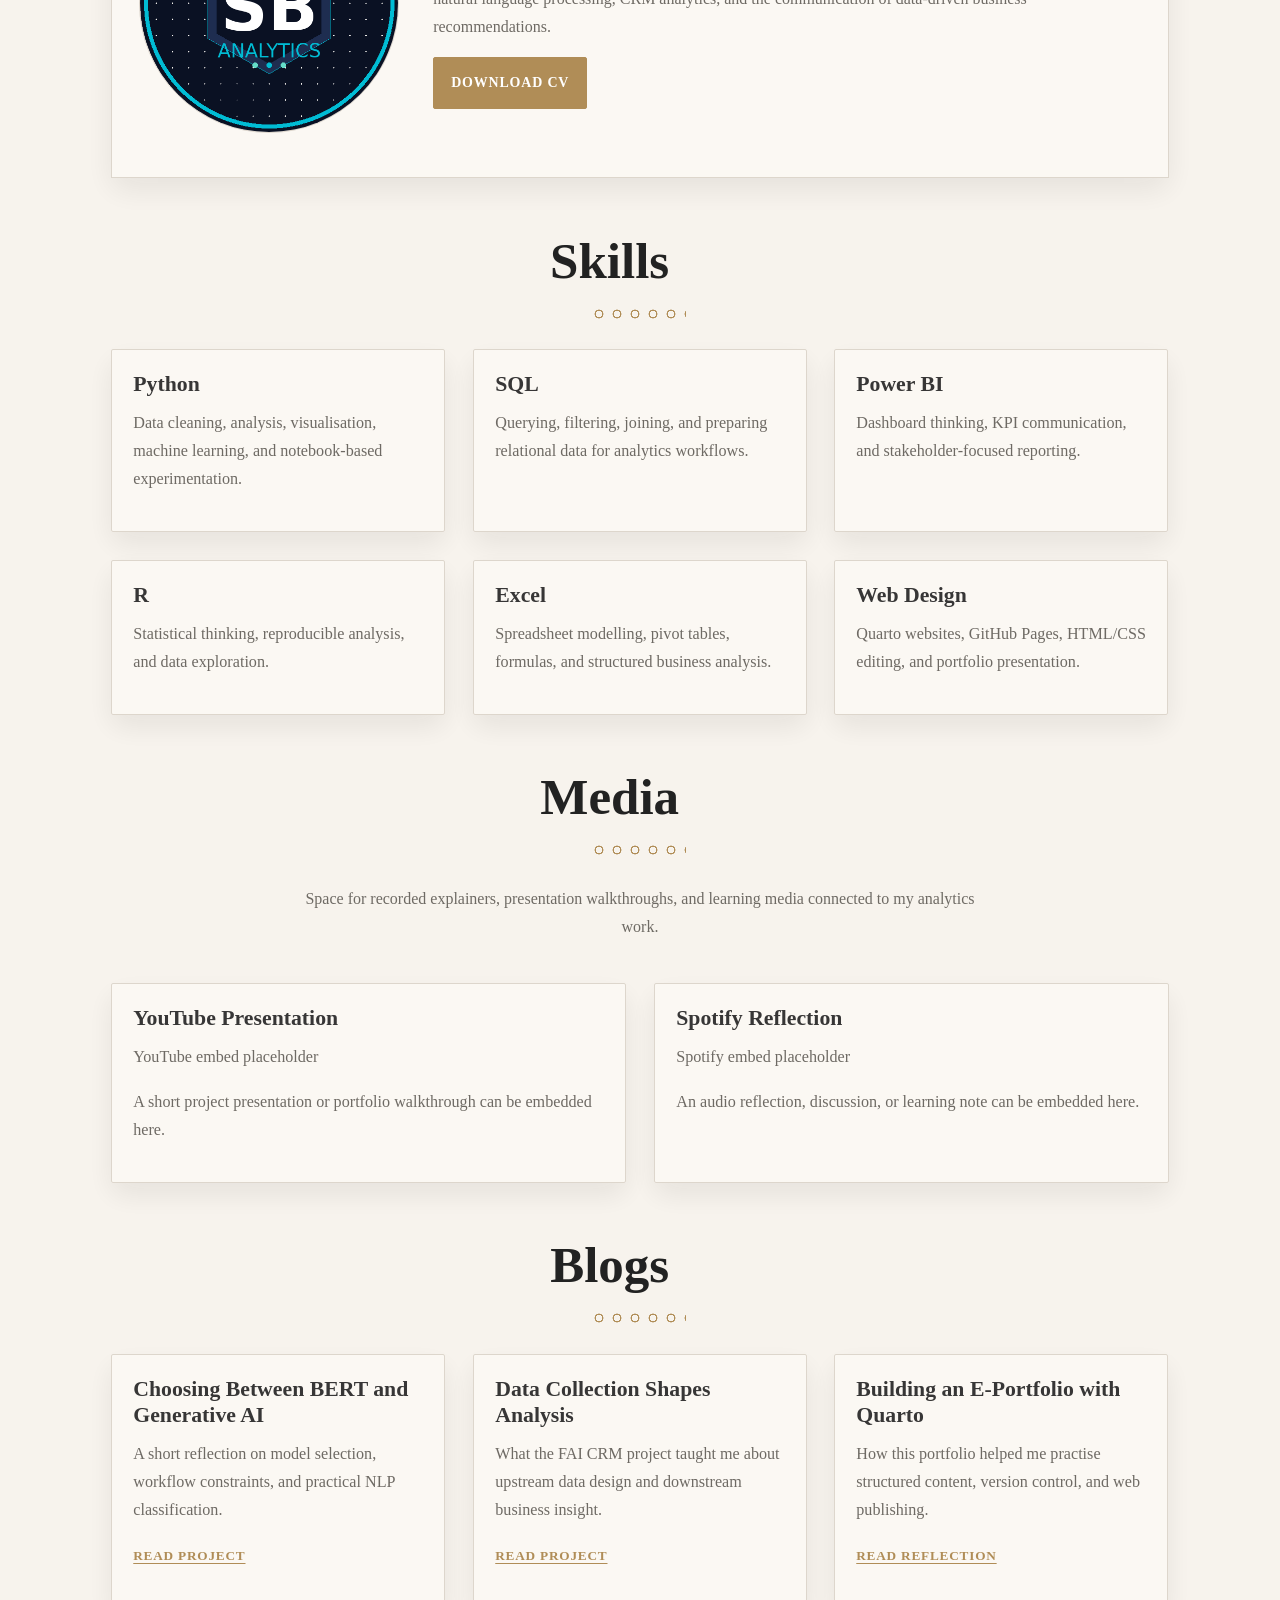
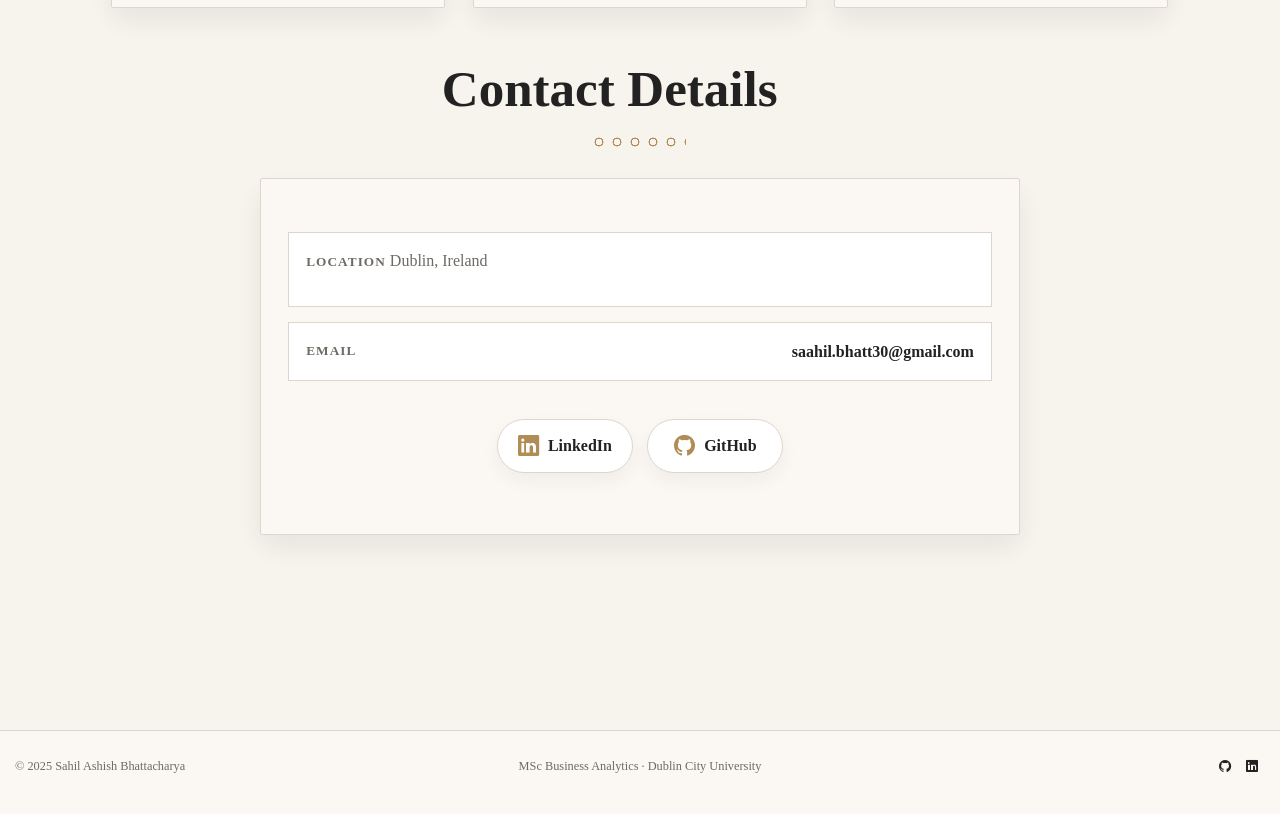
==== commit adbbb4e8: "Refresh portfolio styling" ====
--- a/docs/index.html
+++ b/docs/index.html
@@ -7,7 +7,7 @@
 <meta name="viewport" content="width=device-width, initial-scale=1.0, user-scalable=yes">
 
 
-<title>Sahil Ashish Bhattacharya – Sahil Bhattacharya</title>
+<title>Home – Sahil Bhattacharya</title>
 <style>
 /* Default styles provided by pandoc.
 ** See https://pandoc.org/MANUAL.html#variables-for-html for config info.
@@ -38,15 +38,12 @@
 <script src="site_libs/quarto-html/tabsets/tabsets.js" type="module"></script>
 <script src="site_libs/quarto-html/popper.min.js"></script>
 <script src="site_libs/quarto-html/tippy.umd.min.js"></script>
+<script src="site_libs/quarto-html/anchor.min.js"></script>
 <link href="site_libs/quarto-html/tippy.css" rel="stylesheet">
-<link href="site_libs/quarto-html/quarto-syntax-highlighting-7f8f88aac4f3542376d5c11b86a4c14d.css" rel="stylesheet" class="quarto-color-scheme" id="quarto-text-highlighting-styles">
-<link href="site_libs/quarto-html/quarto-syntax-highlighting-dark-d0ae9245876894da5ac7e18953ecc5cc.css" rel="stylesheet" class="quarto-color-scheme quarto-color-alternate" id="quarto-text-highlighting-styles">
-<link href="site_libs/quarto-html/quarto-syntax-highlighting-7f8f88aac4f3542376d5c11b86a4c14d.css" rel="stylesheet" class="quarto-color-scheme-extra" id="quarto-text-highlighting-styles">
+<link href="site_libs/quarto-html/quarto-syntax-highlighting-7f8f88aac4f3542376d5c11b86a4c14d.css" rel="stylesheet" id="quarto-text-highlighting-styles">
 <script src="site_libs/bootstrap/bootstrap.min.js"></script>
 <link href="site_libs/bootstrap/bootstrap-icons.css" rel="stylesheet">
-<link href="site_libs/bootstrap/bootstrap-6033a600180109c3731f6a886c29932c.min.css" rel="stylesheet" append-hash="true" class="quarto-color-scheme" id="quarto-bootstrap" data-mode="light">
-<link href="site_libs/bootstrap/bootstrap-dark-5685cd926c25366c96d9f1407e584118.min.css" rel="stylesheet" append-hash="true" class="quarto-color-scheme quarto-color-alternate" id="quarto-bootstrap" data-mode="dark">
-<link href="site_libs/bootstrap/bootstrap-6033a600180109c3731f6a886c29932c.min.css" rel="stylesheet" append-hash="true" class="quarto-color-scheme-extra" id="quarto-bootstrap" data-mode="light">
+<link href="site_libs/bootstrap/bootstrap-3667bbe32c8f7c6fa279a15aee57bd48.min.css" rel="stylesheet" append-hash="true" id="quarto-bootstrap" data-mode="light">
 <script id="quarto-search-options" type="application/json">{
   "location": "navbar",
   "copy-button": false,
@@ -76,182 +73,15 @@
 }</script>
 
 
-<link rel="stylesheet" href="styles.scss">
 </head>
 
-<body class="nav-fixed quarto-light"><script id="quarto-html-before-body" type="application/javascript">
-    const toggleBodyColorMode = (bsSheetEl) => {
-      const mode = bsSheetEl.getAttribute("data-mode");
-      const bodyEl = window.document.querySelector("body");
-      if (mode === "dark") {
-        bodyEl.classList.add("quarto-dark");
-        bodyEl.classList.remove("quarto-light");
-      } else {
-        bodyEl.classList.add("quarto-light");
-        bodyEl.classList.remove("quarto-dark");
-      }
-    }
-    const toggleBodyColorPrimary = () => {
-      const bsSheetEl = window.document.querySelector("link#quarto-bootstrap:not([rel=disabled-stylesheet])");
-      if (bsSheetEl) {
-        toggleBodyColorMode(bsSheetEl);
-      }
-    }
-    const setColorSchemeToggle = (alternate) => {
-      const toggles = window.document.querySelectorAll('.quarto-color-scheme-toggle');
-      for (let i=0; i < toggles.length; i++) {
-        const toggle = toggles[i];
-        if (toggle) {
-          if (alternate) {
-            toggle.classList.add("alternate");
-          } else {
-            toggle.classList.remove("alternate");
-          }
-        }
-      }
-    };
-    const toggleColorMode = (alternate) => {
-      // Switch the stylesheets
-      const primaryStylesheets = window.document.querySelectorAll('link.quarto-color-scheme:not(.quarto-color-alternate)');
-      const alternateStylesheets = window.document.querySelectorAll('link.quarto-color-scheme.quarto-color-alternate');
-      manageTransitions('#quarto-margin-sidebar .nav-link', false);
-      if (alternate) {
-        // note: dark is layered on light, we don't disable primary!
-        enableStylesheet(alternateStylesheets);
-        for (const sheetNode of alternateStylesheets) {
-          if (sheetNode.id === "quarto-bootstrap") {
-            toggleBodyColorMode(sheetNode);
-          }
-        }
-      } else {
-        disableStylesheet(alternateStylesheets);
-        enableStylesheet(primaryStylesheets)
-        toggleBodyColorPrimary();
-      }
-      manageTransitions('#quarto-margin-sidebar .nav-link', true);
-      // Switch the toggles
-      setColorSchemeToggle(alternate)
-      // Hack to workaround the fact that safari doesn't
-      // properly recolor the scrollbar when toggling (#1455)
-      if (navigator.userAgent.indexOf('Safari') > 0 && navigator.userAgent.indexOf('Chrome') == -1) {
-        manageTransitions("body", false);
-        window.scrollTo(0, 1);
-        setTimeout(() => {
-          window.scrollTo(0, 0);
-          manageTransitions("body", true);
-        }, 40);
-      }
-    }
-    const disableStylesheet = (stylesheets) => {
-      for (let i=0; i < stylesheets.length; i++) {
-        const stylesheet = stylesheets[i];
-        stylesheet.rel = 'disabled-stylesheet';
-      }
-    }
-    const enableStylesheet = (stylesheets) => {
-      for (let i=0; i < stylesheets.length; i++) {
-        const stylesheet = stylesheets[i];
-        if(stylesheet.rel !== 'stylesheet') { // for Chrome, which will still FOUC without this check
-          stylesheet.rel = 'stylesheet';
-        }
-      }
-    }
-    const manageTransitions = (selector, allowTransitions) => {
-      const els = window.document.querySelectorAll(selector);
-      for (let i=0; i < els.length; i++) {
-        const el = els[i];
-        if (allowTransitions) {
-          el.classList.remove('notransition');
-        } else {
-          el.classList.add('notransition');
-        }
-      }
-    }
-    const isFileUrl = () => {
-      return window.location.protocol === 'file:';
-    }
-    const hasAlternateSentinel = () => {
-      let styleSentinel = getColorSchemeSentinel();
-      if (styleSentinel !== null) {
-        return styleSentinel === "alternate";
-      } else {
-        return false;
-      }
-    }
-    const setStyleSentinel = (alternate) => {
-      const value = alternate ? "alternate" : "default";
-      if (!isFileUrl()) {
-        window.localStorage.setItem("quarto-color-scheme", value);
-      } else {
-        localAlternateSentinel = value;
-      }
-    }
-    const getColorSchemeSentinel = () => {
-      if (!isFileUrl()) {
-        const storageValue = window.localStorage.getItem("quarto-color-scheme");
-        return storageValue != null ? storageValue : localAlternateSentinel;
-      } else {
-        return localAlternateSentinel;
-      }
-    }
-    const toggleGiscusIfUsed = (isAlternate, darkModeDefault) => {
-      const baseTheme = document.querySelector('#giscus-base-theme')?.value ?? 'light';
-      const alternateTheme = document.querySelector('#giscus-alt-theme')?.value ?? 'dark';
-      let newTheme = '';
-      if(authorPrefersDark) {
-        newTheme = isAlternate ? baseTheme : alternateTheme;
-      } else {
-        newTheme = isAlternate ? alternateTheme : baseTheme;
-      }
-      const changeGiscusTheme = () => {
-        // From: https://github.com/giscus/giscus/issues/336
-        const sendMessage = (message) => {
-          const iframe = document.querySelector('iframe.giscus-frame');
-          if (!iframe) return;
-          iframe.contentWindow.postMessage({ giscus: message }, 'https://giscus.app');
-        }
-        sendMessage({
-          setConfig: {
-            theme: newTheme
-          }
-        });
-      }
-      const isGiscussLoaded = window.document.querySelector('iframe.giscus-frame') !== null;
-      if (isGiscussLoaded) {
-        changeGiscusTheme();
-      }
-    };
-    const authorPrefersDark = false;
-    const darkModeDefault = authorPrefersDark;
-      document.querySelector('link#quarto-text-highlighting-styles.quarto-color-scheme-extra').rel = 'disabled-stylesheet';
-      document.querySelector('link#quarto-bootstrap.quarto-color-scheme-extra').rel = 'disabled-stylesheet';
-    let localAlternateSentinel = darkModeDefault ? 'alternate' : 'default';
-    // Dark / light mode switch
-    window.quartoToggleColorScheme = () => {
-      // Read the current dark / light value
-      let toAlternate = !hasAlternateSentinel();
-      toggleColorMode(toAlternate);
-      setStyleSentinel(toAlternate);
-      toggleGiscusIfUsed(toAlternate, darkModeDefault);
-      window.dispatchEvent(new Event('resize'));
-    };
-    // Switch to dark mode if need be
-    if (hasAlternateSentinel()) {
-      toggleColorMode(true);
-    } else {
-      toggleColorMode(false);
-    }
-  </script>
+<body class="nav-fixed quarto-light">
 
 <div id="quarto-search-results"></div>
   <header id="quarto-header" class="headroom fixed-top">
     <nav class="navbar navbar-expand-lg " data-bs-theme="dark">
       <div class="navbar-container container-fluid">
       <div class="navbar-brand-container mx-auto">
-    <a href="./index.html" class="navbar-brand navbar-brand-logo">
-    <img src="./images/logo.png" alt="Sahil Bhattacharya logo" class="navbar-logo light-content">
-    <img src="./images/logo.png" alt="Sahil Bhattacharya logo" class="navbar-logo dark-content">
-    </a>
     <a class="navbar-brand" href="./index.html">
     <span class="navbar-title">Sahil Bhattacharya</span>
     </a>
@@ -268,30 +98,37 @@
   </li>  
   <li class="nav-item">
     <a class="nav-link" href="./about.html"> 
-<span class="menu-text">About</span></a>
+<span class="menu-text">About Me</span></a>
   </li>  
   <li class="nav-item">
     <a class="nav-link" href="./projects/index.html"> 
-<span class="menu-text">Projects</span></a>
+<span class="menu-text">Portfolio</span></a>
   </li>  
   <li class="nav-item">
-    <a class="nav-link" href="./reflection.html"> 
-<span class="menu-text">Reflection</span></a>
+    <a class="nav-link" href="./skills.html"> 
+<span class="menu-text">Skills</span></a>
+  </li>  
+  <li class="nav-item">
+    <a class="nav-link" href="./media.html"> 
+<span class="menu-text">Media</span></a>
+  </li>  
+  <li class="nav-item">
+    <a class="nav-link" href="./blogs.html"> 
+<span class="menu-text">Blogs</span></a>
   </li>  
   <li class="nav-item">
     <a class="nav-link" href="./contact.html"> 
-<span class="menu-text">Contact</span></a>
+<span class="menu-text">Contact Details</span></a>
   </li>  
 </ul>
             <ul class="navbar-nav navbar-nav-scroll ms-auto">
   <li class="nav-item">
     <a class="nav-link" href="./cv/sahil-bhattacharya-cv.pdf" target="_blank"> 
-<span class="menu-text">📄 CV</span></a>
+<span class="menu-text">CV</span></a>
   </li>  
 </ul>
           </div> <!-- /navcollapse -->
             <div class="quarto-navbar-tools">
-  <a href="" class="quarto-color-scheme-toggle quarto-navigation-tool  px-1" onclick="window.quartoToggleColorScheme(); return false;" title="Toggle dark mode"><i class="bi"></i></a>
 </div>
       </div> <!-- /container-fluid -->
     </nav>
@@ -302,64 +139,235 @@
 <!-- margin-sidebar -->
     
 <!-- main -->
-<div class="quarto-about-trestles column-page">
-  <div class="about-entity">
-    <img src="images/logo.png" class="about-image
-  round " style="height: 16em; width: 16em;">
+<main class="content column-page" id="quarto-document-content">
+
 <header id="title-block-header" class="quarto-title-block default">
 <div class="quarto-title">
-<h1 class="title">Sahil Ashish Bhattacharya</h1>
-</div>
+<h1 class="title">Home</h1>
+</div>
+
+
+
 <div class="quarto-title-meta column-page">
+
+    
+  
+    
   </div>
+  
+
+
 </header>
-    <div class="about-links">
-  <a href="https://www.linkedin.com/in/sahil-bhattacharya-257924228" class="about-link" rel="" target="_blank">
-    <i class="bi bi-linkedin"></i>
-     <span class="about-link-text">LinkedIn</span>
-  </a>
-  <a href="https://github.com/saahi0206" class="about-link" rel="" target="_blank">
-    <i class="bi bi-github"></i>
-     <span class="about-link-text">GitHub</span>
-  </a>
-  <a href="mailto:saahil.bhatt30@gmail.com" class="about-link" rel="" target="">
-    <i class="bi bi-envelope"></i>
-     <span class="about-link-text">Email</span>
-  </a>
-  <a href="/cv/sahil-bhattacharya-cv.pdf" class="about-link" rel="" target="_blank">
-     <span class="about-link-text">📄 CV</span>
-  </a>
-</div>
-  </div>
-  <div class="about-contents"><main class="content column-page" id="quarto-document-content">
-
-<section id="welcome" class="level2">
-<h2 data-anchor-id="welcome">Welcome 👋</h2>
-<p>I’m <strong>Sahil Ashish Bhattacharya</strong>, an MSc Business Analytics student at <strong>Dublin City University (DCU)</strong>, Dublin, Ireland.</p>
-<p>My work sits at the intersection of data, technology, and business strategy. I am passionate about <strong>Machine Learning</strong>, <strong>Artificial Intelligence</strong>, <strong>Data Analytics</strong>, and <strong>Python</strong> — and how these tools can create measurable impact in real-world business contexts.</p>
-<p>Through my MSc programme I have worked on applied projects spanning CRM strategy, NLP text classification, and transformer-based AI modelling. I am actively seeking internship and graduate opportunities where I can apply these skills.</p>
-<p>Explore my projects and reflections using the navigation above. 🚀</p>
-
-
-</section>
-</main></div>
-</div>
- <!-- /main -->
+
+
+<style>
+#title-block-header {
+  display: none;
+}
+</style>
+<div class="hero">
+<p class="hero-kicker">
+Business Analytics · Data Science · E-Portfolio
+</p>
+<section id="sahil-ashish-bhattacharya" class="level1">
+<h1>Sahil Ashish <span class="accent">Bhattacharya</span></h1>
+<p class="hero-lede">
+Welcome to my e-portfolio, where I showcase my data analytics work through applied projects, technical skills, reflective writing, and professional development as an MSc Business Analytics student.
+</p>
+<div class="hero-actions">
+<p><a href="projects/">View Portfolio</a> <a href="about.html" class="secondary">About Me</a></p>
+</div>
+</section>
+</div>
+<section id="portfolio" class="level2">
+<h2 class="anchored" data-anchor-id="portfolio">Portfolio</h2>
+<p class="section-intro">
+Selected MSc work combining analytical thinking, business context, and clear communication.
+</p>
+<div class="portfolio-grid project-card-grid">
+<div class="portfolio-card">
+<p><img src="images/project-bert.jpg" class="img-fluid" alt="Abstract visual for NLP sentiment analysis using BERT and generative AI"></p>
+<section id="bert-vs-generative-ai" class="level3 portfolio-card-content">
+<h3 class="anchored" data-anchor-id="bert-vs-generative-ai">BERT vs Generative AI</h3>
+<p>A business-focused comparison of transformer fine-tuning and zero-shot LLM workflows for sentiment analysis.</p>
+<p><a href="projects/project-bert-genai.html" class="card-link">Read Project</a></p>
+</section>
+</div>
+<div class="portfolio-card">
+<p><img src="images/project-gorey.jpg" class="img-fluid" alt="Smart-city traffic and air pollution forecasting visual for Gorey"></p>
+<section id="traffic-air-pollution-prediction" class="level3 portfolio-card-content">
+<h3 class="anchored" data-anchor-id="traffic-air-pollution-prediction">Traffic &amp; Air Pollution Prediction</h3>
+<p>A smart-city forecasting project using IoT sensor and weather data to support proactive decision-making in Gorey.</p>
+<p><a href="projects/project-gorey.html" class="card-link">Read Project</a></p>
+</section>
+</div>
+<div class="portfolio-card">
+<p><img src="images/project-fai.jpg" class="img-fluid" alt="Football Association of Ireland CRM and fan lifecycle strategy visual"></p>
+<section id="the-fan-growth-engine" class="level3 portfolio-card-content">
+<h3 class="anchored" data-anchor-id="the-fan-growth-engine">The Fan Growth Engine</h3>
+<p>A data-driven CRM strategy for improving fan retention and lifecycle engagement in Irish football.</p>
+<p><a href="projects/project-fai-crm.html" class="card-link">Read Project</a></p>
+</section>
+</div>
+</div>
+</section>
+<section id="about-me" class="level2">
+<h2 class="anchored" data-anchor-id="about-me">About Me</h2>
+<div class="profile-panel">
+<p><img src="images/logo.png" class="img-fluid" alt="Sahil Bhattacharya logo"></p>
+<section id="sahil-ashish-bhattacharya-1" class="level3 profile-copy">
+<h3 class="anchored" data-anchor-id="sahil-ashish-bhattacharya-1">Sahil Ashish Bhattacharya</h3>
+<p>I am an MSc Business Analytics student at Dublin City University. My interests include machine learning, natural language processing, CRM analytics, and the communication of data-driven business recommendations.</p>
+<p><a href="cv/sahil-bhattacharya-cv.pdf" class="button">Download CV</a></p>
+</section>
+</div>
+</section>
+<section id="skills" class="level2">
+<h2 class="anchored" data-anchor-id="skills">Skills</h2>
+<div class="card-grid">
+<section id="python" class="level3 skill-card">
+<h3 class="anchored" data-anchor-id="python">Python</h3>
+<p>Data cleaning, analysis, visualisation, machine learning, and notebook-based experimentation.</p>
+</section>
+<section id="sql" class="level3 skill-card">
+<h3 class="anchored" data-anchor-id="sql">SQL</h3>
+<p>Querying, filtering, joining, and preparing relational data for analytics workflows.</p>
+</section>
+<section id="power-bi" class="level3 skill-card">
+<h3 class="anchored" data-anchor-id="power-bi">Power BI</h3>
+<p>Dashboard thinking, KPI communication, and stakeholder-focused reporting.</p>
+</section>
+<section id="r" class="level3 skill-card">
+<h3 class="anchored" data-anchor-id="r">R</h3>
+<p>Statistical thinking, reproducible analysis, and data exploration.</p>
+</section>
+<section id="excel" class="level3 skill-card">
+<h3 class="anchored" data-anchor-id="excel">Excel</h3>
+<p>Spreadsheet modelling, pivot tables, formulas, and structured business analysis.</p>
+</section>
+<section id="web-design" class="level3 skill-card">
+<h3 class="anchored" data-anchor-id="web-design">Web Design</h3>
+<p>Quarto websites, GitHub Pages, HTML/CSS editing, and portfolio presentation.</p>
+</section>
+</div>
+</section>
+<section id="media" class="level2">
+<h2 class="anchored" data-anchor-id="media">Media</h2>
+<p class="section-intro">
+Space for recorded explainers, presentation walkthroughs, and learning media connected to my analytics work.
+</p>
+<div class="media-grid">
+<section id="youtube-presentation" class="level3 media-card">
+<h3 class="anchored" data-anchor-id="youtube-presentation">YouTube Presentation</h3>
+<div class="media-embed">
+<p>YouTube embed placeholder</p>
+</div>
+<p>A short project presentation or portfolio walkthrough can be embedded here.</p>
+</section>
+<section id="spotify-reflection" class="level3 media-card">
+<h3 class="anchored" data-anchor-id="spotify-reflection">Spotify Reflection</h3>
+<div class="media-embed">
+<p>Spotify embed placeholder</p>
+</div>
+<p>An audio reflection, discussion, or learning note can be embedded here.</p>
+</section>
+</div>
+</section>
+<section id="blogs" class="level2">
+<h2 class="anchored" data-anchor-id="blogs">Blogs</h2>
+<div class="blog-grid">
+<section id="choosing-between-bert-and-generative-ai" class="level3 blog-card">
+<h3 class="anchored" data-anchor-id="choosing-between-bert-and-generative-ai">Choosing Between BERT and Generative AI</h3>
+<p>A short reflection on model selection, workflow constraints, and practical NLP classification.</p>
+<p><a href="projects/project-bert-genai.html" class="card-link">Read project</a></p>
+</section>
+<section id="data-collection-shapes-analysis" class="level3 blog-card">
+<h3 class="anchored" data-anchor-id="data-collection-shapes-analysis">Data Collection Shapes Analysis</h3>
+<p>What the FAI CRM project taught me about upstream data design and downstream business insight.</p>
+<p><a href="projects/project-fai-crm.html" class="card-link">Read project</a></p>
+</section>
+<section id="building-an-e-portfolio-with-quarto" class="level3 blog-card">
+<h3 class="anchored" data-anchor-id="building-an-e-portfolio-with-quarto">Building an E-Portfolio with Quarto</h3>
+<p>How this portfolio helped me practise structured content, version control, and web publishing.</p>
+<p><a href="reflection.html" class="card-link">Read reflection</a></p>
+</section>
+</div>
+</section>
+<section id="contact-details" class="level2">
+<h2 class="anchored" data-anchor-id="contact-details">Contact Details</h2>
+<div class="contact-wrap">
+<div class="contact-methods">
+<div class="contact-row">
+<p><span class="contact-label">Location</span> <span>Dublin, Ireland</span></p>
+</div>
+<p><a class="contact-row contact-email" href="mailto:saahil.bhatt30@gmail.com"> <span class="contact-label">Email</span> <span>saahil.bhatt30@gmail.com</span> </a></p>
+<div class="social-icon-row" aria-label="Social profile links">
+<p><a class="social-icon-link" href="https://www.linkedin.com/in/sahil-bhattacharya-257924228" target="_blank" rel="noopener" aria-label="LinkedIn profile"> <i class="bi bi-linkedin"></i> <span>LinkedIn</span> </a></p>
+<p><a class="social-icon-link" href="https://github.com/Saahil0206" target="_blank" rel="noopener" aria-label="GitHub profile"> <i class="bi bi-github"></i> <span>GitHub</span> </a></p>
+</div>
+</div>
+</div>
+</section>
+
+
+
+</main> <!-- /main -->
+<script>
+document.addEventListener("DOMContentLoaded", () => {
+  const motionQuery = window.matchMedia("(prefers-reduced-motion: reduce)");
+  const revealSelectors = [
+    ".hero",
+    ".section",
+    ".page-title",
+    ".content-page",
+    ".contact-wrap",
+    ".portfolio-card",
+    ".skill-card",
+    ".media-card",
+    ".blog-card",
+    ".info-card",
+    ".profile-panel",
+    ".quarto-grid-item"
+  ];
+
+  const revealItems = Array.from(document.querySelectorAll(revealSelectors.join(",")));
+
+  document.body.classList.add("portfolio-loaded");
+
+  if (motionQuery.matches || !("IntersectionObserver" in window)) {
+    revealItems.forEach((item) => item.classList.add("is-visible"));
+    return;
+  }
+
+  revealItems.forEach((item, index) => {
+    item.classList.add("reveal");
+    item.style.setProperty("--reveal-delay", `${Math.min(index % 6, 5) * 70}ms`);
+  });
+
+  const observer = new IntersectionObserver((entries) => {
+    entries.forEach((entry) => {
+      if (entry.isIntersecting) {
+        entry.target.classList.add("is-visible");
+        observer.unobserve(entry.target);
+      }
+    });
+  }, {
+    threshold: 0.16,
+    rootMargin: "0px 0px -8% 0px"
+  });
+
+  revealItems.forEach((item) => observer.observe(item));
+});
+</script>
 <script id="quarto-html-after-body" type="application/javascript">
   window.document.addEventListener("DOMContentLoaded", function (event) {
-    // Ensure there is a toggle, if there isn't float one in the top right
-    if (window.document.querySelector('.quarto-color-scheme-toggle') === null) {
-      const a = window.document.createElement('a');
-      a.classList.add('top-right');
-      a.classList.add('quarto-color-scheme-toggle');
-      a.href = "";
-      a.onclick = function() { try { window.quartoToggleColorScheme(); } catch {} return false; };
-      const i = window.document.createElement("i");
-      i.classList.add('bi');
-      a.appendChild(i);
-      window.document.body.appendChild(a);
-    }
-    setColorSchemeToggle(hasAlternateSentinel())
+    const icon = "";
+    const anchorJS = new window.AnchorJS();
+    anchorJS.options = {
+      placement: 'right',
+      icon: icon
+    };
+    anchorJS.add('.anchored');
     const isCodeAnnotation = (el) => {
       for (const clz of el.classList) {
         if (clz.startsWith('code-annotation-')) {                     
@@ -755,15 +763,15 @@
 <footer class="footer">
   <div class="nav-footer">
     <div class="nav-footer-left">
-<p>© 2025 Sahil Ashish Bhattacharya · MSc Business Analytics · Dublin City University</p>
+<p>© 2025 Sahil Ashish Bhattacharya</p>
 </div>   
     <div class="nav-footer-center">
-      &nbsp;
-    </div>
+<p>MSc Business Analytics · Dublin City University</p>
+</div>
     <div class="nav-footer-right">
       <ul class="footer-items list-unstyled">
     <li class="nav-item compact">
-    <a class="nav-link" href="https://github.com/saahi0206" target="_blank">
+    <a class="nav-link" href="https://github.com/Saahil0206" target="_blank">
       <i class="bi bi-github" role="img">
 </i> 
     </a>
@@ -774,9 +782,6 @@
 </i> 
     </a>
   </li>  
-    <li class="nav-item">
- Built with Quarto
-  </li>  
 </ul>
     </div>
   </div>
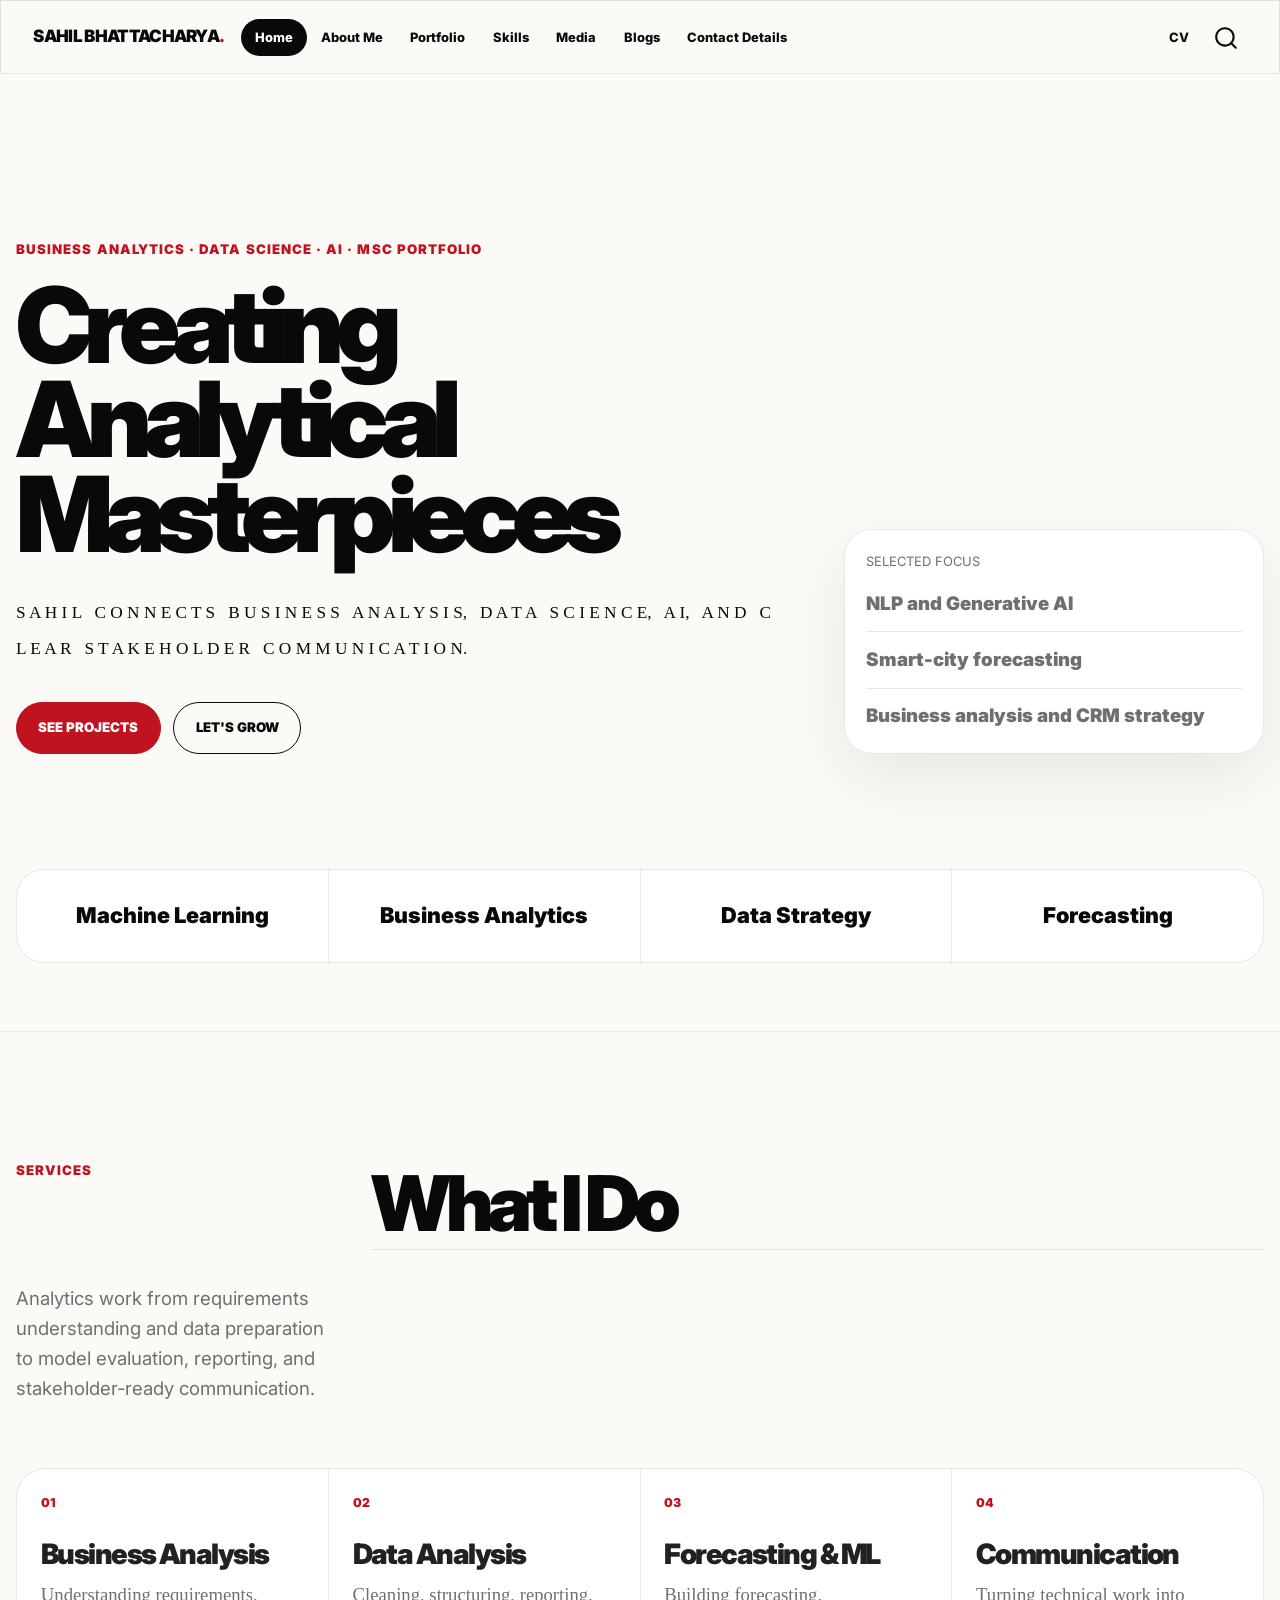
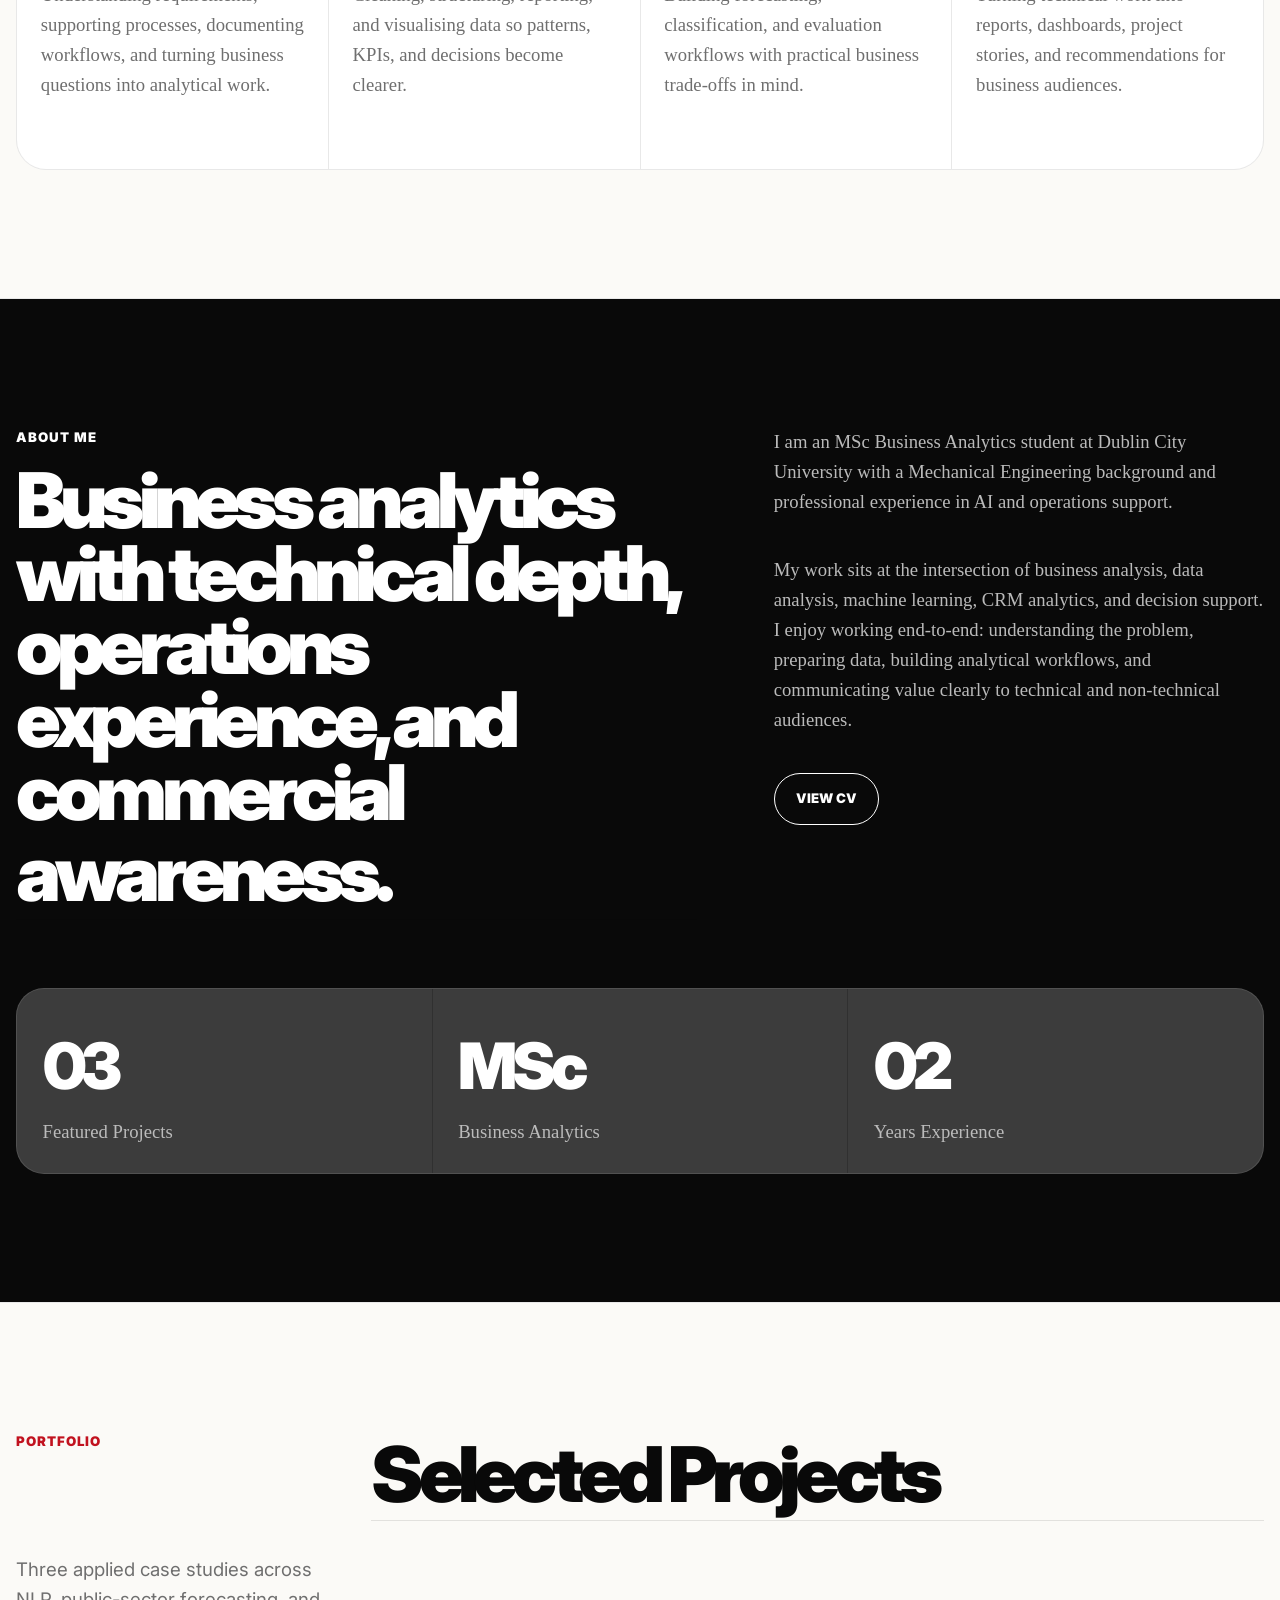
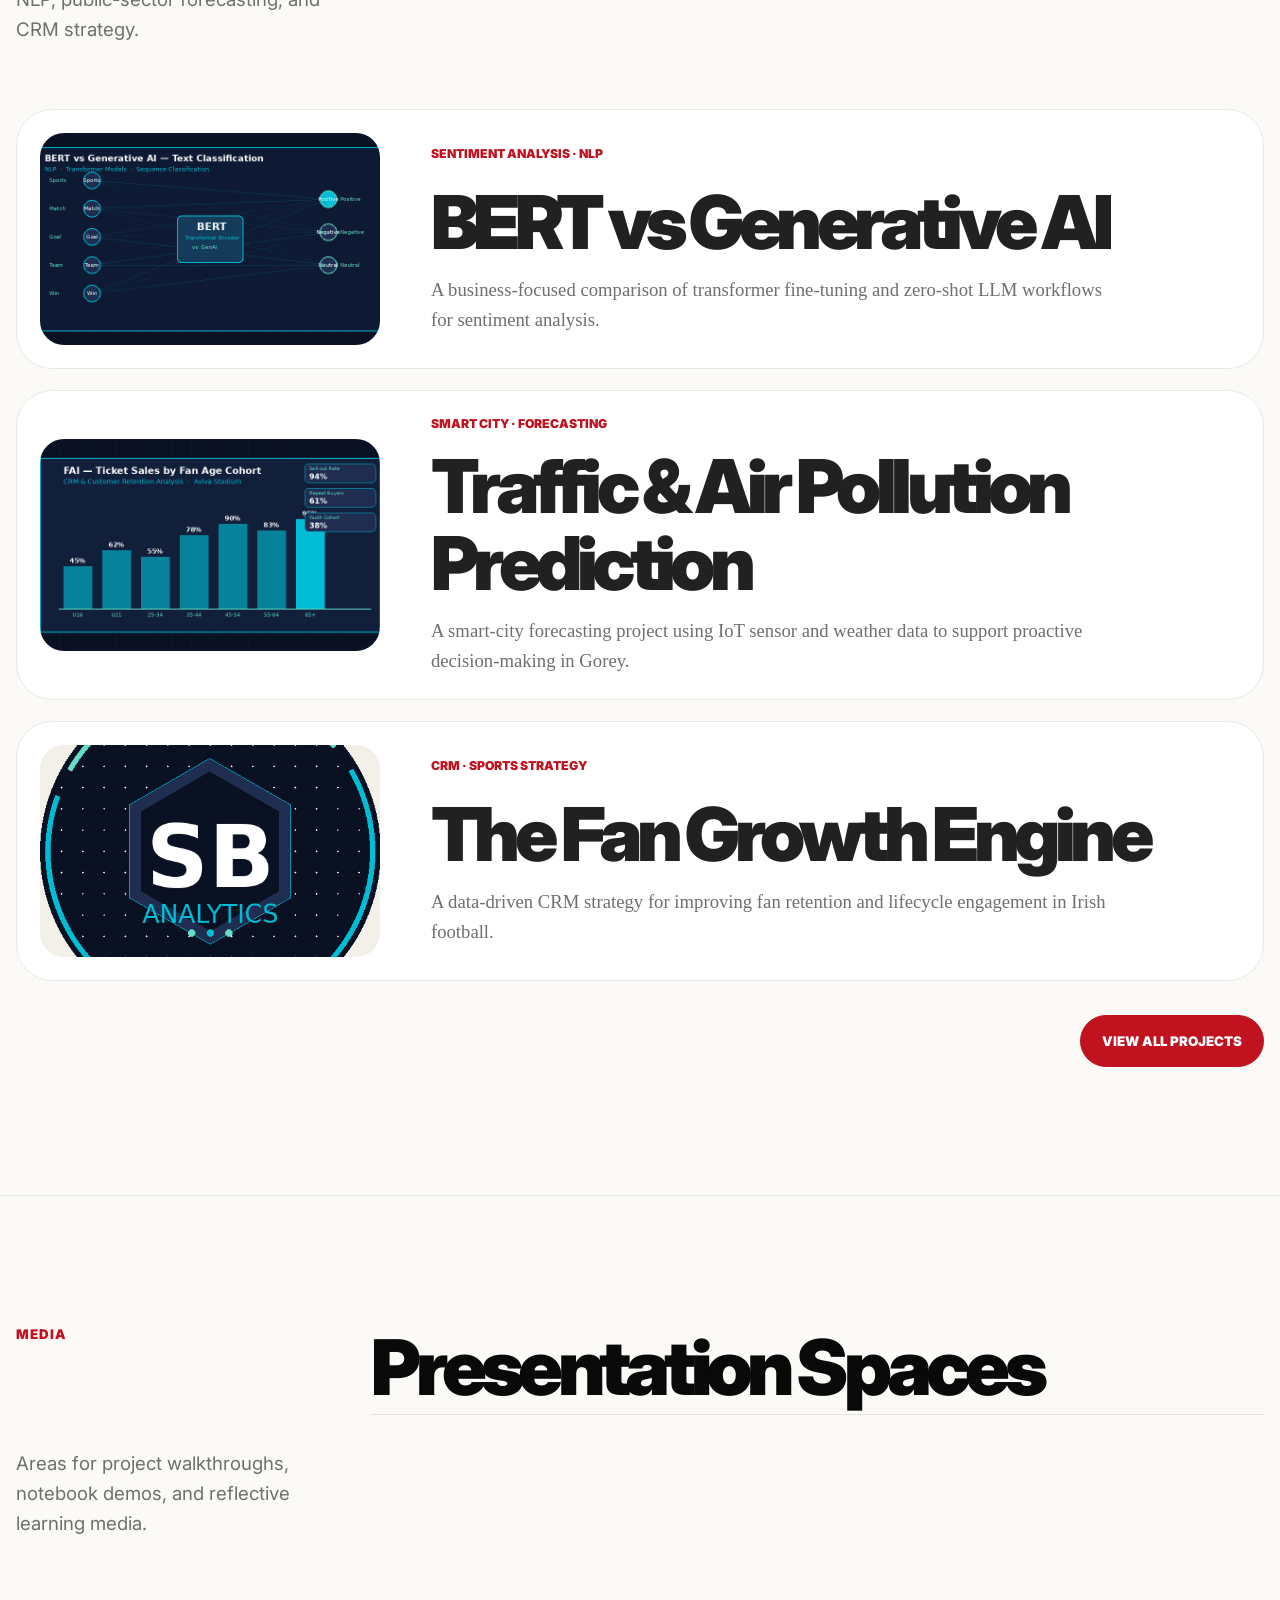
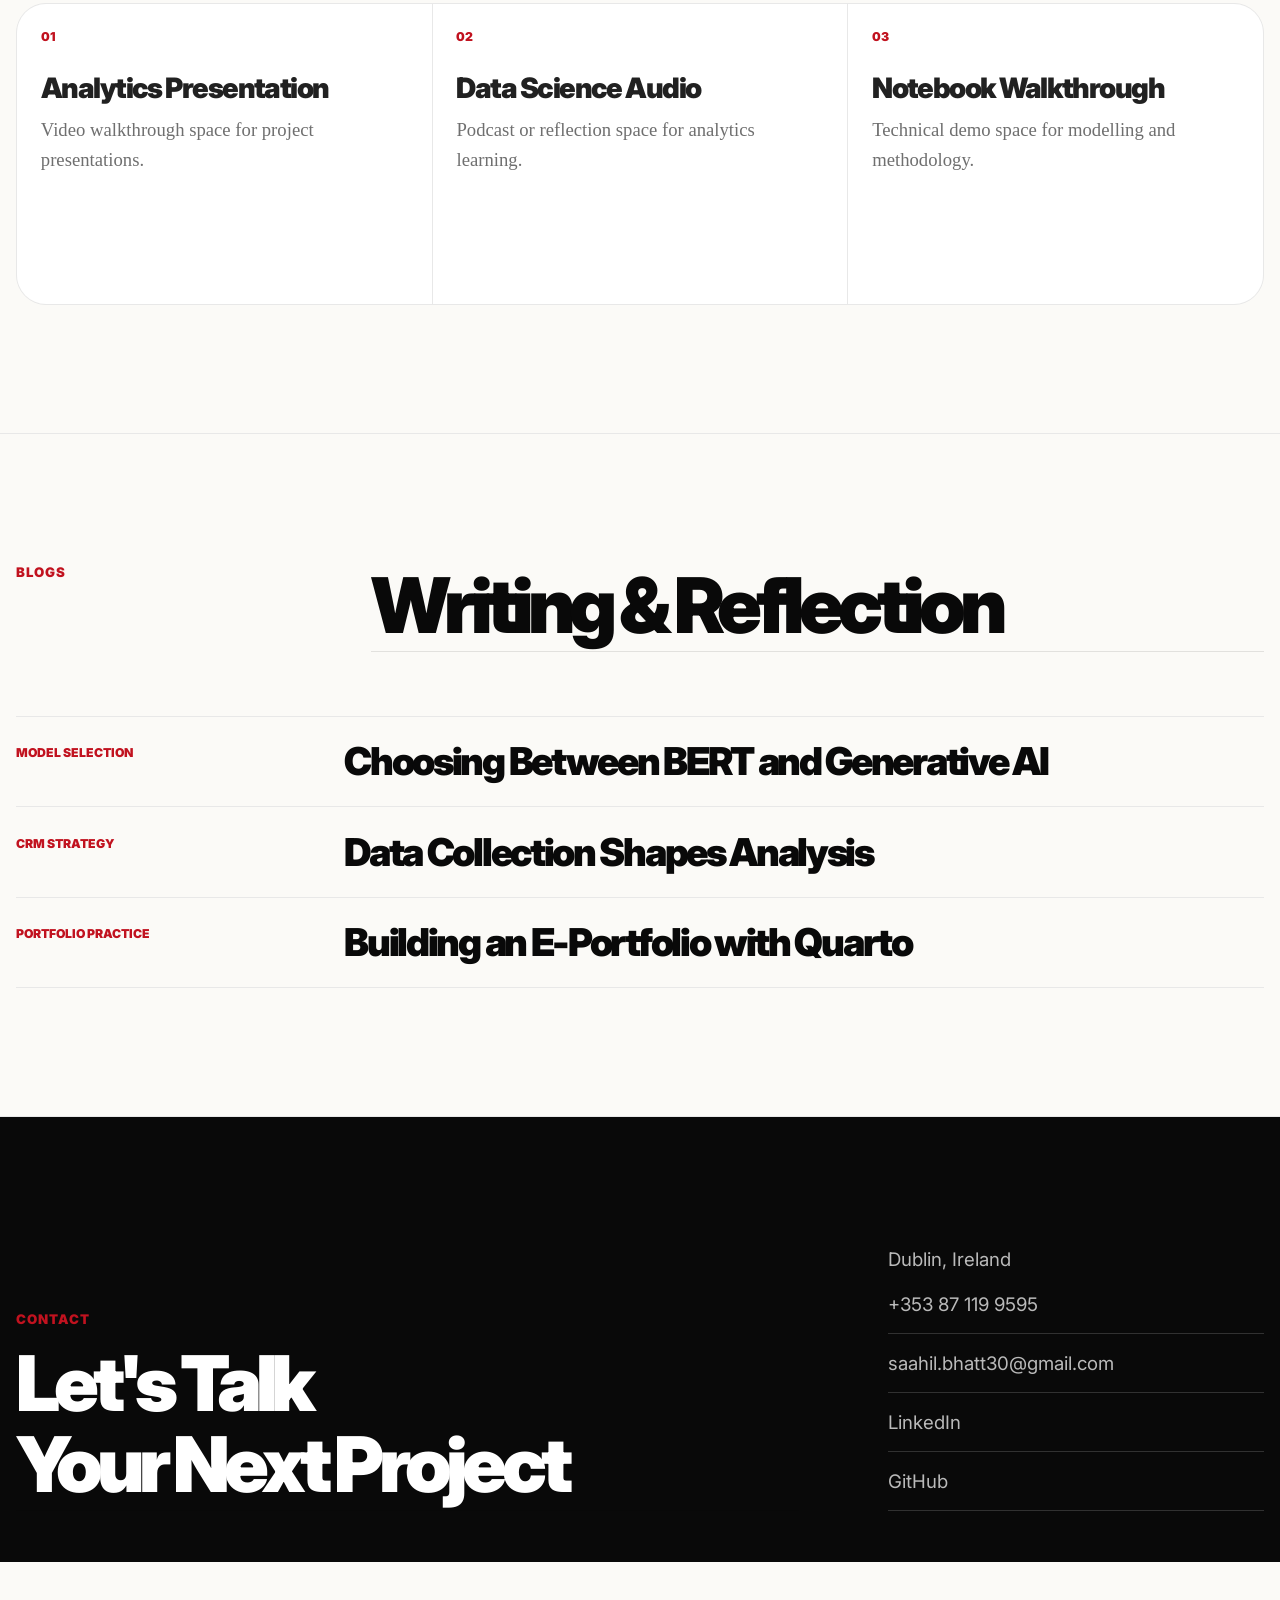
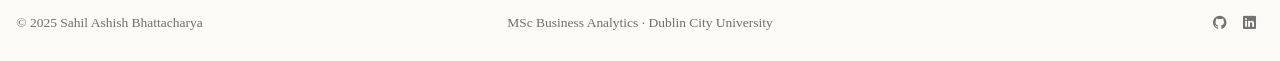
==== commit 9f8d936b: "Refresh portfolio styling and update project pages" ====
--- a/docs/index.html
+++ b/docs/index.html
@@ -43,7 +43,7 @@
 <link href="site_libs/quarto-html/quarto-syntax-highlighting-7f8f88aac4f3542376d5c11b86a4c14d.css" rel="stylesheet" id="quarto-text-highlighting-styles">
 <script src="site_libs/bootstrap/bootstrap.min.js"></script>
 <link href="site_libs/bootstrap/bootstrap-icons.css" rel="stylesheet">
-<link href="site_libs/bootstrap/bootstrap-3667bbe32c8f7c6fa279a15aee57bd48.min.css" rel="stylesheet" append-hash="true" id="quarto-bootstrap" data-mode="light">
+<link href="site_libs/bootstrap/bootstrap-f484533680d6cc0d870645acfe82b34a.min.css" rel="stylesheet" append-hash="true" id="quarto-bootstrap" data-mode="light">
 <script id="quarto-search-options" type="application/json">{
   "location": "navbar",
   "copy-button": false,
@@ -165,198 +165,235 @@
   display: none;
 }
 </style>
-<div class="hero">
-<p class="hero-kicker">
-Business Analytics · Data Science · E-Portfolio
-</p>
-<section id="sahil-ashish-bhattacharya" class="level1">
-<h1>Sahil Ashish <span class="accent">Bhattacharya</span></h1>
-<p class="hero-lede">
-Welcome to my e-portfolio, where I showcase my data analytics work through applied projects, technical skills, reflective writing, and professional development as an MSc Business Analytics student.
-</p>
-<div class="hero-actions">
-<p><a href="projects/">View Portfolio</a> <a href="about.html" class="secondary">About Me</a></p>
-</div>
-</section>
-</div>
-<section id="portfolio" class="level2">
-<h2 class="anchored" data-anchor-id="portfolio">Portfolio</h2>
-<p class="section-intro">
-Selected MSc work combining analytical thinking, business context, and clear communication.
-</p>
-<div class="portfolio-grid project-card-grid">
-<div class="portfolio-card">
-<p><img src="images/project-bert.jpg" class="img-fluid" alt="Abstract visual for NLP sentiment analysis using BERT and generative AI"></p>
-<section id="bert-vs-generative-ai" class="level3 portfolio-card-content">
-<h3 class="anchored" data-anchor-id="bert-vs-generative-ai">BERT vs Generative AI</h3>
-<p>A business-focused comparison of transformer fine-tuning and zero-shot LLM workflows for sentiment analysis.</p>
-<p><a href="projects/project-bert-genai.html" class="card-link">Read Project</a></p>
-</section>
-</div>
-<div class="portfolio-card">
-<p><img src="images/project-gorey.jpg" class="img-fluid" alt="Smart-city traffic and air pollution forecasting visual for Gorey"></p>
-<section id="traffic-air-pollution-prediction" class="level3 portfolio-card-content">
-<h3 class="anchored" data-anchor-id="traffic-air-pollution-prediction">Traffic &amp; Air Pollution Prediction</h3>
-<p>A smart-city forecasting project using IoT sensor and weather data to support proactive decision-making in Gorey.</p>
-<p><a href="projects/project-gorey.html" class="card-link">Read Project</a></p>
-</section>
-</div>
-<div class="portfolio-card">
-<p><img src="images/project-fai.jpg" class="img-fluid" alt="Football Association of Ireland CRM and fan lifecycle strategy visual"></p>
-<section id="the-fan-growth-engine" class="level3 portfolio-card-content">
-<h3 class="anchored" data-anchor-id="the-fan-growth-engine">The Fan Growth Engine</h3>
-<p>A data-driven CRM strategy for improving fan retention and lifecycle engagement in Irish football.</p>
-<p><a href="projects/project-fai-crm.html" class="card-link">Read Project</a></p>
-</section>
-</div>
-</div>
-</section>
-<section id="about-me" class="level2">
-<h2 class="anchored" data-anchor-id="about-me">About Me</h2>
-<div class="profile-panel">
-<p><img src="images/logo.png" class="img-fluid" alt="Sahil Bhattacharya logo"></p>
-<section id="sahil-ashish-bhattacharya-1" class="level3 profile-copy">
-<h3 class="anchored" data-anchor-id="sahil-ashish-bhattacharya-1">Sahil Ashish Bhattacharya</h3>
-<p>I am an MSc Business Analytics student at Dublin City University. My interests include machine learning, natural language processing, CRM analytics, and the communication of data-driven business recommendations.</p>
-<p><a href="cv/sahil-bhattacharya-cv.pdf" class="button">Download CV</a></p>
-</section>
-</div>
-</section>
-<section id="skills" class="level2">
-<h2 class="anchored" data-anchor-id="skills">Skills</h2>
-<div class="card-grid">
-<section id="python" class="level3 skill-card">
-<h3 class="anchored" data-anchor-id="python">Python</h3>
-<p>Data cleaning, analysis, visualisation, machine learning, and notebook-based experimentation.</p>
-</section>
-<section id="sql" class="level3 skill-card">
-<h3 class="anchored" data-anchor-id="sql">SQL</h3>
-<p>Querying, filtering, joining, and preparing relational data for analytics workflows.</p>
-</section>
-<section id="power-bi" class="level3 skill-card">
-<h3 class="anchored" data-anchor-id="power-bi">Power BI</h3>
-<p>Dashboard thinking, KPI communication, and stakeholder-focused reporting.</p>
-</section>
-<section id="r" class="level3 skill-card">
-<h3 class="anchored" data-anchor-id="r">R</h3>
-<p>Statistical thinking, reproducible analysis, and data exploration.</p>
-</section>
-<section id="excel" class="level3 skill-card">
-<h3 class="anchored" data-anchor-id="excel">Excel</h3>
-<p>Spreadsheet modelling, pivot tables, formulas, and structured business analysis.</p>
-</section>
-<section id="web-design" class="level3 skill-card">
-<h3 class="anchored" data-anchor-id="web-design">Web Design</h3>
-<p>Quarto websites, GitHub Pages, HTML/CSS editing, and portfolio presentation.</p>
-</section>
-</div>
-</section>
-<section id="media" class="level2">
-<h2 class="anchored" data-anchor-id="media">Media</h2>
-<p class="section-intro">
-Space for recorded explainers, presentation walkthroughs, and learning media connected to my analytics work.
-</p>
-<div class="media-grid">
-<section id="youtube-presentation" class="level3 media-card">
-<h3 class="anchored" data-anchor-id="youtube-presentation">YouTube Presentation</h3>
-<div class="media-embed">
-<p>YouTube embed placeholder</p>
-</div>
-<p>A short project presentation or portfolio walkthrough can be embedded here.</p>
-</section>
-<section id="spotify-reflection" class="level3 media-card">
-<h3 class="anchored" data-anchor-id="spotify-reflection">Spotify Reflection</h3>
-<div class="media-embed">
-<p>Spotify embed placeholder</p>
-</div>
-<p>An audio reflection, discussion, or learning note can be embedded here.</p>
-</section>
-</div>
-</section>
-<section id="blogs" class="level2">
-<h2 class="anchored" data-anchor-id="blogs">Blogs</h2>
-<div class="blog-grid">
-<section id="choosing-between-bert-and-generative-ai" class="level3 blog-card">
-<h3 class="anchored" data-anchor-id="choosing-between-bert-and-generative-ai">Choosing Between BERT and Generative AI</h3>
-<p>A short reflection on model selection, workflow constraints, and practical NLP classification.</p>
-<p><a href="projects/project-bert-genai.html" class="card-link">Read project</a></p>
-</section>
-<section id="data-collection-shapes-analysis" class="level3 blog-card">
-<h3 class="anchored" data-anchor-id="data-collection-shapes-analysis">Data Collection Shapes Analysis</h3>
-<p>What the FAI CRM project taught me about upstream data design and downstream business insight.</p>
-<p><a href="projects/project-fai-crm.html" class="card-link">Read project</a></p>
-</section>
-<section id="building-an-e-portfolio-with-quarto" class="level3 blog-card">
-<h3 class="anchored" data-anchor-id="building-an-e-portfolio-with-quarto">Building an E-Portfolio with Quarto</h3>
-<p>How this portfolio helped me practise structured content, version control, and web publishing.</p>
-<p><a href="reflection.html" class="card-link">Read reflection</a></p>
-</section>
-</div>
-</section>
-<section id="contact-details" class="level2">
-<h2 class="anchored" data-anchor-id="contact-details">Contact Details</h2>
-<div class="contact-wrap">
-<div class="contact-methods">
-<div class="contact-row">
-<p><span class="contact-label">Location</span> <span>Dublin, Ireland</span></p>
-</div>
-<p><a class="contact-row contact-email" href="mailto:saahil.bhatt30@gmail.com"> <span class="contact-label">Email</span> <span>saahil.bhatt30@gmail.com</span> </a></p>
-<div class="social-icon-row" aria-label="Social profile links">
-<p><a class="social-icon-link" href="https://www.linkedin.com/in/sahil-bhattacharya-257924228" target="_blank" rel="noopener" aria-label="LinkedIn profile"> <i class="bi bi-linkedin"></i> <span>LinkedIn</span> </a></p>
-<p><a class="social-icon-link" href="https://github.com/Saahil0206" target="_blank" rel="noopener" aria-label="GitHub profile"> <i class="bi bi-github"></i> <span>GitHub</span> </a></p>
-</div>
-</div>
-</div>
-</section>
+<main class="arkitek-page">
+  <section class="ark-hero" id="home-section">
+    <div class="ark-container">
+      <div class="ark-hero-grid">
+        <div class="ark-hero-copy reveal-block">
+          <p class="ark-eyebrow">Business Analytics · Data Science · AI · MSc Portfolio</p>
+          <h1>Creating Analytical Masterpieces</h1>
+          <p class="ark-spaced">S a h i l &nbsp; c o n n e c t s &nbsp; b u s i n e s s &nbsp; a n a l y s i s, &nbsp; d a t a &nbsp; s c i e n c e, &nbsp; A I, &nbsp; a n d &nbsp; c l e a r &nbsp; s t a k e h o l d e r &nbsp; c o m m u n i c a t i o n.</p>
+          <div class="ark-actions">
+            <a href="projects/" class="ark-button primary">See Projects</a>
+            <a href="contact.html" class="ark-button">Let's Grow</a>
+          </div>
+        </div>
+
+        <div class="ark-hero-panel reveal-block">
+          <span>Selected Focus</span>
+          <ul>
+            <li>NLP and Generative AI</li>
+            <li>Smart-city forecasting</li>
+            <li>Business analysis and CRM strategy</li>
+          </ul>
+        </div>
+      </div>
+
+      <div class="ark-service-ticker" aria-label="Portfolio focus areas">
+        <span>Machine Learning</span>
+        <span>Business Analytics</span>
+        <span>Data Strategy</span>
+        <span>Forecasting</span>
+      </div>
+    </div>
+  </section>
+
+  <section class="ark-section" id="skills-section">
+    <div class="ark-container">
+      <div class="ark-section-head reveal-block">
+        <p>Services</p>
+        <h2 class="anchored">What I Do</h2>
+        <span>Analytics work from requirements understanding and data preparation to model evaluation, reporting, and stakeholder-ready communication.</span>
+      </div>
+
+      <div class="ark-services">
+        <article class="ark-service-card reveal-block">
+          <span>01</span>
+          <h3 class="anchored">Business Analysis</h3>
+          <p>Understanding requirements, supporting processes, documenting workflows, and turning business questions into analytical work.</p>
+        </article>
+        <article class="ark-service-card reveal-block">
+          <span>02</span>
+          <h3 class="anchored">Data Analysis</h3>
+          <p>Cleaning, structuring, reporting, and visualising data so patterns, KPIs, and decisions become clearer.</p>
+        </article>
+        <article class="ark-service-card reveal-block">
+          <span>03</span>
+          <h3 class="anchored">Forecasting &amp; ML</h3>
+          <p>Building forecasting, classification, and evaluation workflows with practical business trade-offs in mind.</p>
+        </article>
+        <article class="ark-service-card reveal-block">
+          <span>04</span>
+          <h3 class="anchored">Communication</h3>
+          <p>Turning technical work into reports, dashboards, project stories, and recommendations for business audiences.</p>
+        </article>
+      </div>
+    </div>
+  </section>
+
+  <section class="ark-section ark-about" id="about-section">
+    <div class="ark-container">
+      <div class="ark-about-grid">
+        <div class="ark-section-head reveal-block">
+          <p>About Me</p>
+          <h2 class="anchored">Business analytics with technical depth, operations experience, and commercial awareness.</h2>
+        </div>
+        <div class="ark-about-copy reveal-block">
+          <p>I am an MSc Business Analytics student at Dublin City University with a Mechanical Engineering background and professional experience in AI and operations support.</p>
+          <p>My work sits at the intersection of business analysis, data analysis, machine learning, CRM analytics, and decision support. I enjoy working end-to-end: understanding the problem, preparing data, building analytical workflows, and communicating value clearly to technical and non-technical audiences.</p>
+          <a href="cv/sahil-bhattacharya-cv.pdf" target="_blank" class="ark-button">View CV</a>
+        </div>
+      </div>
+
+      <div class="ark-stats">
+        <div class="reveal-block"><span>03</span><p>Featured Projects</p></div>
+        <div class="reveal-block"><span>MSc</span><p>Business Analytics</p></div>
+        <div class="reveal-block"><span>02</span><p>Years Experience</p></div>
+      </div>
+    </div>
+  </section>
+
+  <section class="ark-section" id="portfolio-section">
+    <div class="ark-container">
+      <div class="ark-section-head reveal-block">
+        <p>Portfolio</p>
+        <h2 class="anchored">Selected Projects</h2>
+        <span>Three applied case studies across NLP, public-sector forecasting, and CRM strategy.</span>
+      </div>
+
+      <div class="ark-projects">
+        <a class="ark-project-card reveal-block" href="projects/project-bert-genai.html">
+          <img src="images/project2.png" alt="Abstract visual for NLP sentiment analysis using BERT and generative AI">
+          <div>
+            <span>Sentiment Analysis · NLP</span>
+            <h3 class="anchored">BERT vs Generative AI</h3>
+            <p>A business-focused comparison of transformer fine-tuning and zero-shot LLM workflows for sentiment analysis.</p>
+          </div>
+        </a>
+
+        <a class="ark-project-card reveal-block" href="projects/project-gorey.html">
+          <img src="images/project1.png" alt="Smart-city traffic and air pollution forecasting visual for Gorey">
+          <div>
+            <span>Smart City · Forecasting</span>
+            <h3 class="anchored">Traffic &amp; Air Pollution Prediction</h3>
+            <p>A smart-city forecasting project using IoT sensor and weather data to support proactive decision-making in Gorey.</p>
+          </div>
+        </a>
+
+        <a class="ark-project-card reveal-block" href="projects/project-fai-crm.html">
+          <img src="images/logo.png" alt="Football Association of Ireland CRM and fan lifecycle strategy visual">
+          <div>
+            <span>CRM · Sports Strategy</span>
+            <h3 class="anchored">The Fan Growth Engine</h3>
+            <p>A data-driven CRM strategy for improving fan retention and lifecycle engagement in Irish football.</p>
+          </div>
+        </a>
+      </div>
+
+      <div class="ark-more reveal-block">
+        <a href="projects/" class="ark-button primary">View all projects</a>
+      </div>
+    </div>
+  </section>
+
+  <section class="ark-section" id="media-section">
+    <div class="ark-container">
+      <div class="ark-section-head reveal-block">
+        <p>Media</p>
+        <h2 class="anchored">Presentation Spaces</h2>
+        <span>Areas for project walkthroughs, notebook demos, and reflective learning media.</span>
+      </div>
+
+      <div class="ark-media-grid">
+        <article class="ark-media-card reveal-block"><span>01</span><h3 class="anchored">Analytics Presentation</h3><p>Video walkthrough space for project presentations.</p></article>
+        <article class="ark-media-card reveal-block"><span>02</span><h3 class="anchored">Data Science Audio</h3><p>Podcast or reflection space for analytics learning.</p></article>
+        <article class="ark-media-card reveal-block"><span>03</span><h3 class="anchored">Notebook Walkthrough</h3><p>Technical demo space for modelling and methodology.</p></article>
+      </div>
+    </div>
+  </section>
+
+  <section class="ark-section" id="blog-section">
+    <div class="ark-container">
+      <div class="ark-section-head reveal-block">
+        <p>Blogs</p>
+        <h2 class="anchored">Writing &amp; Reflection</h2>
+      </div>
+
+      <div class="ark-blog-list">
+        <a class="reveal-block" href="projects/project-bert-genai.html"><span>Model Selection</span><strong>Choosing Between BERT and Generative AI</strong></a>
+        <a class="reveal-block" href="projects/project-fai-crm.html"><span>CRM Strategy</span><strong>Data Collection Shapes Analysis</strong></a>
+        <a class="reveal-block" href="reflection.html"><span>Portfolio Practice</span><strong>Building an E-Portfolio with Quarto</strong></a>
+      </div>
+    </div>
+  </section>
+
+  <section class="ark-contact" id="contact-section">
+    <div class="ark-container">
+      <div class="ark-contact-grid">
+        <div class="reveal-block">
+          <p>Contact</p>
+          <h2 class="anchored">Let's Talk<br>Your Next Project</h2>
+        </div>
+        <div class="ark-contact-links reveal-block">
+          <span>Dublin, Ireland</span>
+          <a href="tel:+353871199595">+353 87 119 9595</a>
+          <a href="mailto:saahil.bhatt30@gmail.com">saahil.bhatt30@gmail.com</a>
+          <a href="https://www.linkedin.com/in/sahil-bhattacharya-257924228" target="_blank" rel="noopener">LinkedIn</a>
+          <a href="https://github.com/Saahil0206" target="_blank" rel="noopener">GitHub</a>
+        </div>
+      </div>
+    </div>
+  </section>
+</main>
 
 
 
 </main> <!-- /main -->
 <script>
 document.addEventListener("DOMContentLoaded", () => {
-  const motionQuery = window.matchMedia("(prefers-reduced-motion: reduce)");
-  const revealSelectors = [
-    ".hero",
-    ".section",
-    ".page-title",
-    ".content-page",
-    ".contact-wrap",
-    ".portfolio-card",
-    ".skill-card",
-    ".media-card",
-    ".blog-card",
-    ".info-card",
-    ".profile-panel",
-    ".quarto-grid-item"
-  ];
-
-  const revealItems = Array.from(document.querySelectorAll(revealSelectors.join(",")));
+  const prefersReducedMotion = window.matchMedia("(prefers-reduced-motion: reduce)").matches;
+  const navbar = document.querySelector(".navbar");
+  const revealItems = Array.from(document.querySelectorAll(".sv-reveal, .terminal-reveal, .reveal-block, .module-card, .record-card, .work-entry, .blog-card, .skill-card, .media-card, .detail-item"));
 
   document.body.classList.add("portfolio-loaded");
 
-  if (motionQuery.matches || !("IntersectionObserver" in window)) {
-    revealItems.forEach((item) => item.classList.add("is-visible"));
-    return;
+  const updateNavbar = () => {
+    if (!navbar) return;
+    navbar.classList.toggle("navbar-scrolled", window.scrollY > 18);
+  };
+
+  updateNavbar();
+  window.addEventListener("scroll", updateNavbar, { passive: true });
+
+  if (prefersReducedMotion || !("IntersectionObserver" in window)) {
+    revealItems.forEach((item) => item.classList.add("reveal-ready"));
+  } else {
+    revealItems.forEach((item, index) => {
+      item.style.transitionDelay = `${Math.min(index % 5, 4) * 55}ms`;
+    });
+
+    const observer = new IntersectionObserver((entries) => {
+      entries.forEach((entry) => {
+        if (!entry.isIntersecting) return;
+        entry.target.classList.add("reveal-ready");
+        observer.unobserve(entry.target);
+      });
+    }, {
+      threshold: 0.14,
+      rootMargin: "0px 0px -8% 0px"
+    });
+
+    revealItems.forEach((item) => observer.observe(item));
   }
 
-  revealItems.forEach((item, index) => {
-    item.classList.add("reveal");
-    item.style.setProperty("--reveal-delay", `${Math.min(index % 6, 5) * 70}ms`);
+  document.querySelectorAll('a[href^="#"]').forEach((link) => {
+    link.addEventListener("click", (event) => {
+      const target = document.querySelector(link.getAttribute("href"));
+      if (!target) return;
+      event.preventDefault();
+      target.scrollIntoView({ behavior: prefersReducedMotion ? "auto" : "smooth", block: "start" });
+    });
   });
-
-  const observer = new IntersectionObserver((entries) => {
-    entries.forEach((entry) => {
-      if (entry.isIntersecting) {
-        entry.target.classList.add("is-visible");
-        observer.unobserve(entry.target);
-      }
-    });
-  }, {
-    threshold: 0.16,
-    rootMargin: "0px 0px -8% 0px"
-  });
-
-  revealItems.forEach((item) => observer.observe(item));
 });
 </script>
 <script id="quarto-html-after-body" type="application/javascript">
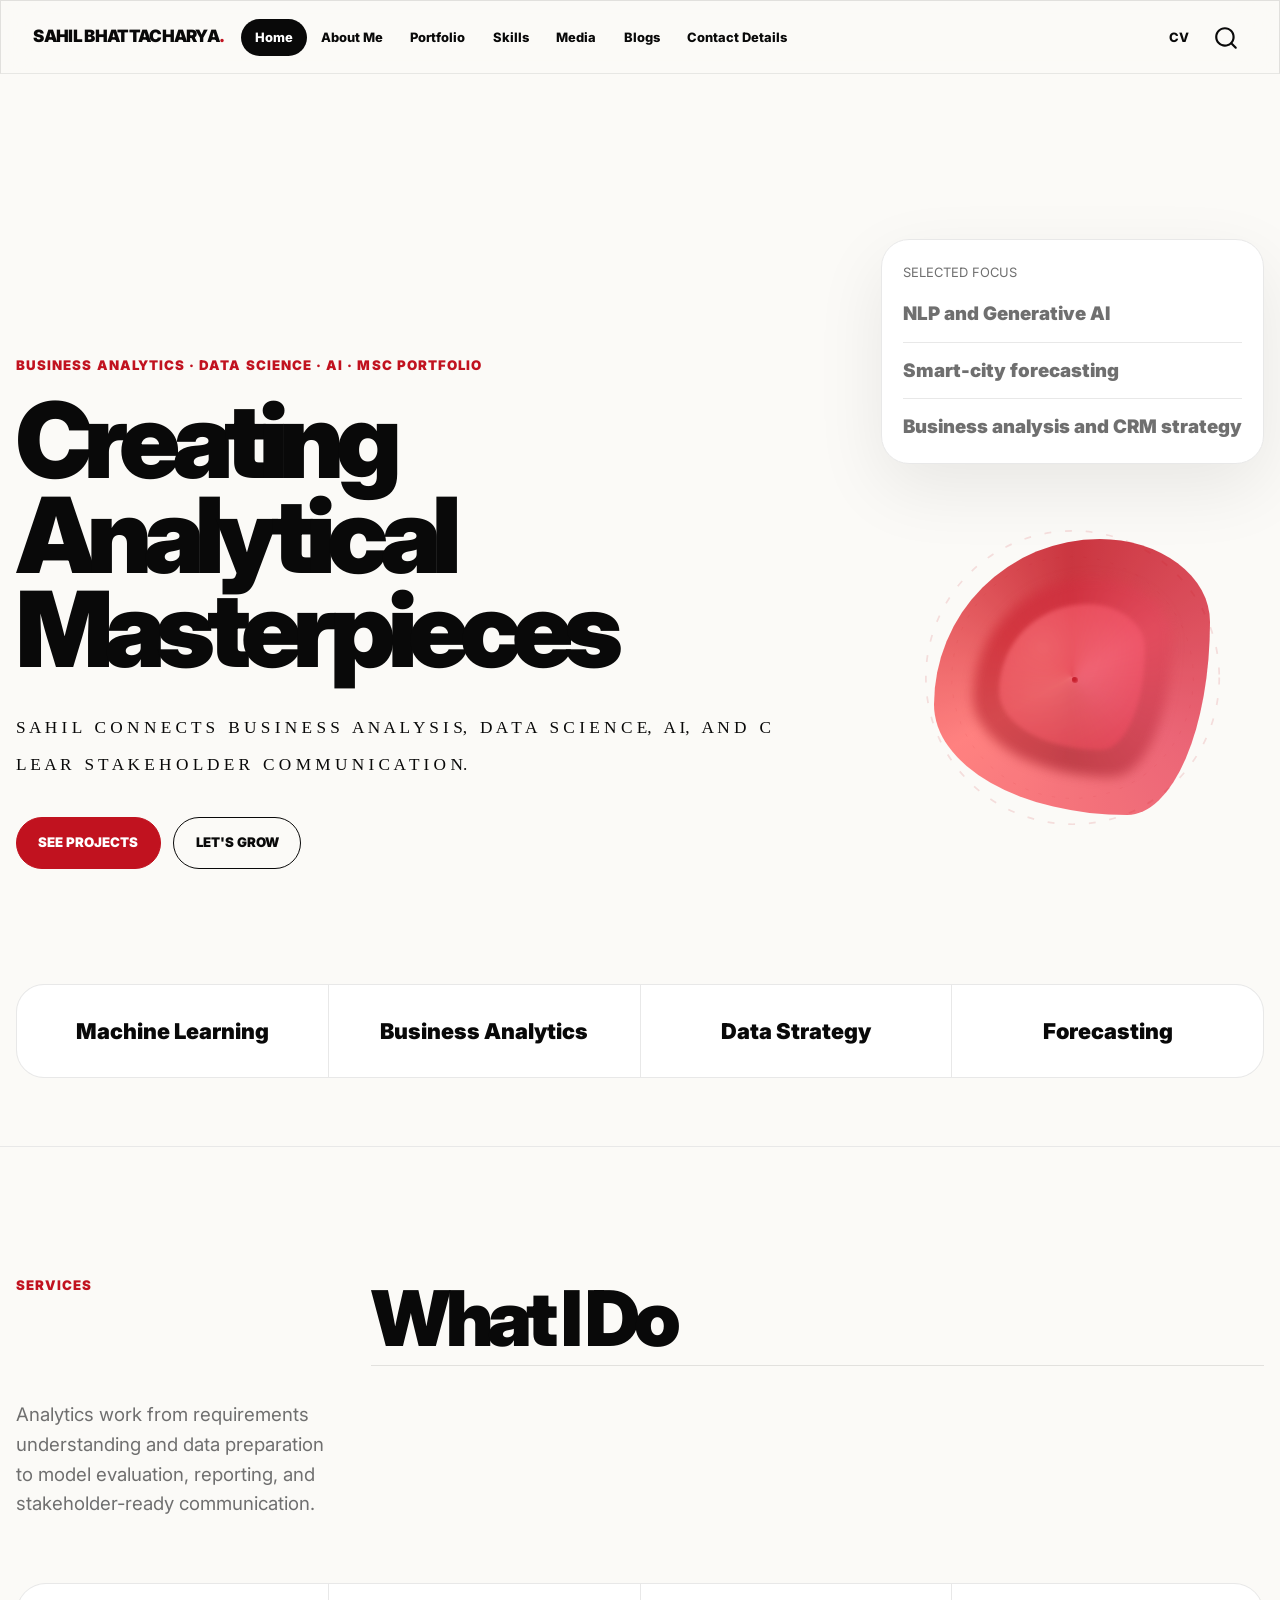
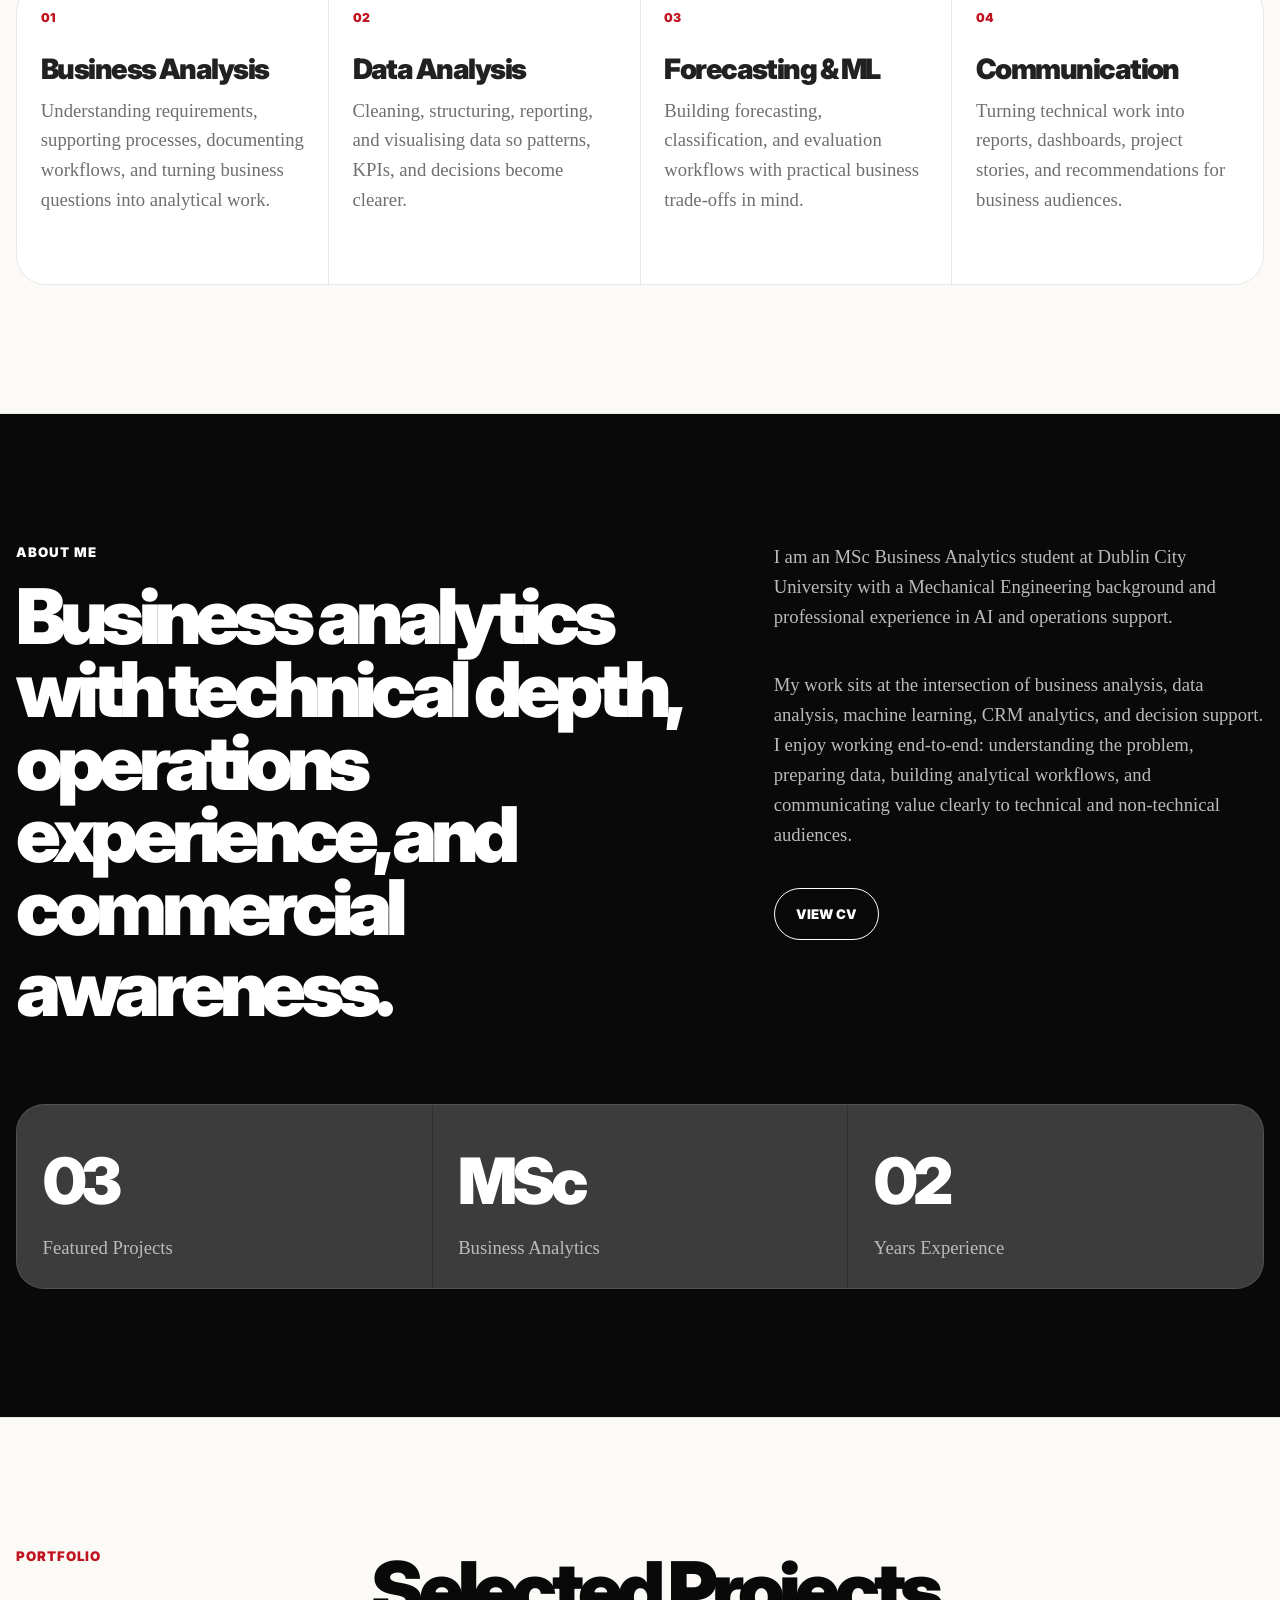
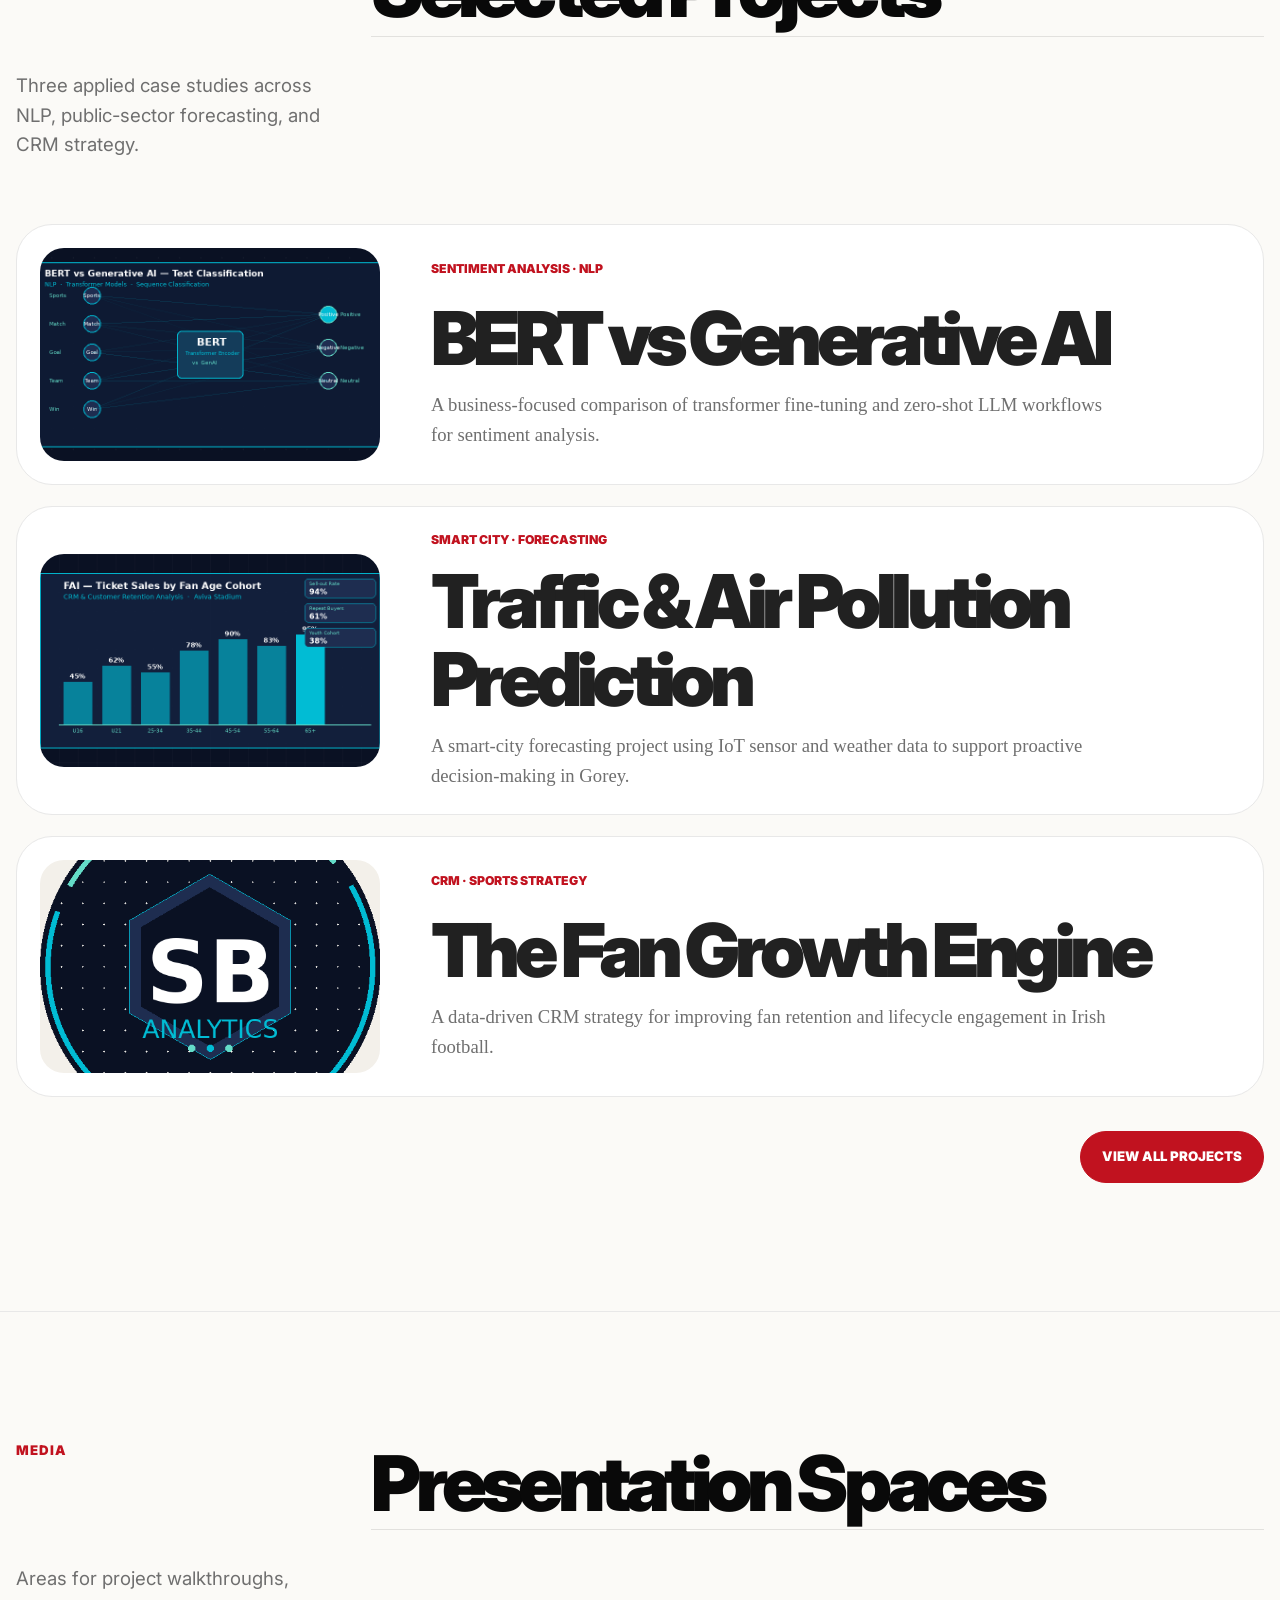
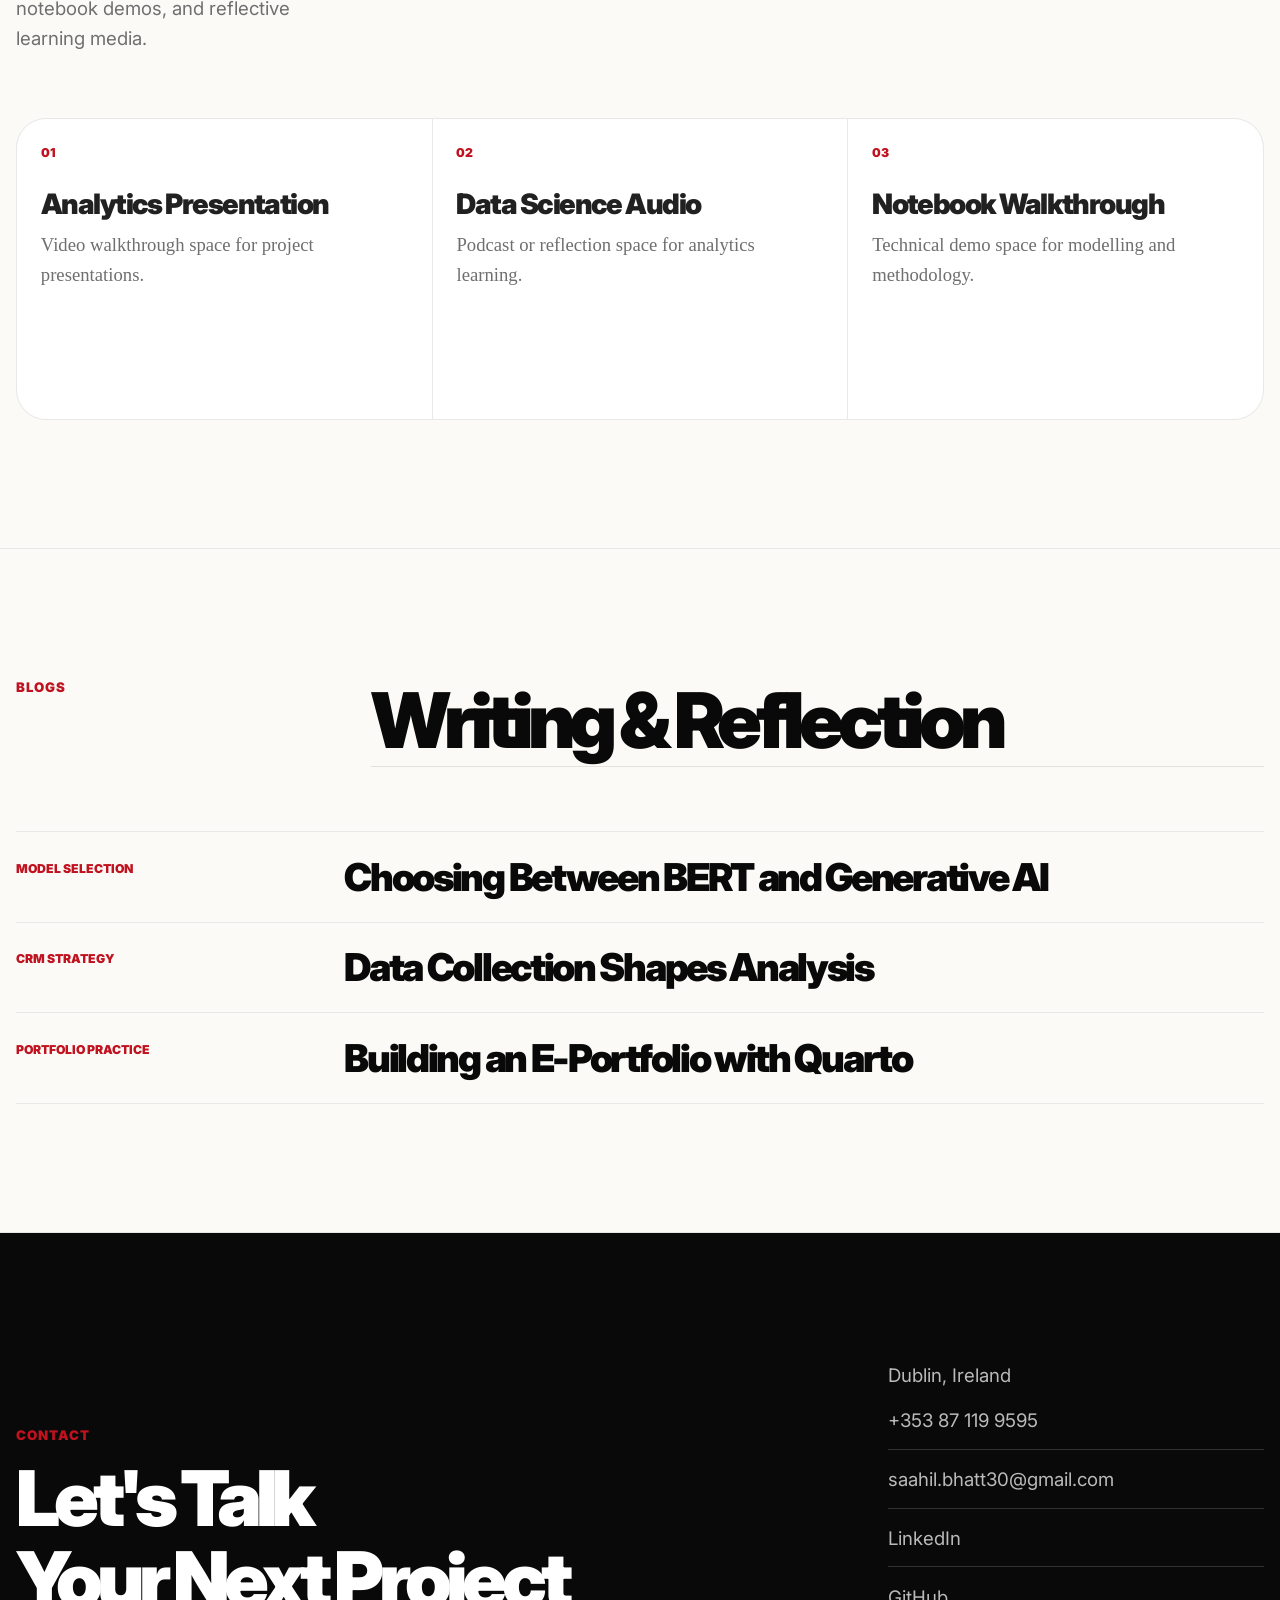
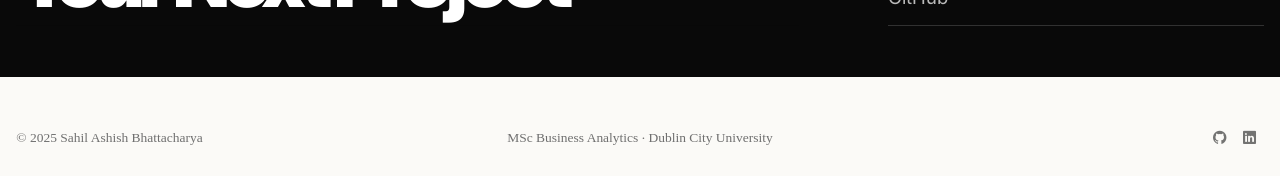
==== commit b7989084: "Add morphing blob avatar to hero section" ====
--- a/docs/index.html
+++ b/docs/index.html
@@ -43,7 +43,7 @@
 <link href="site_libs/quarto-html/quarto-syntax-highlighting-7f8f88aac4f3542376d5c11b86a4c14d.css" rel="stylesheet" id="quarto-text-highlighting-styles">
 <script src="site_libs/bootstrap/bootstrap.min.js"></script>
 <link href="site_libs/bootstrap/bootstrap-icons.css" rel="stylesheet">
-<link href="site_libs/bootstrap/bootstrap-f484533680d6cc0d870645acfe82b34a.min.css" rel="stylesheet" append-hash="true" id="quarto-bootstrap" data-mode="light">
+<link href="site_libs/bootstrap/bootstrap-86e68e77c43fd9ad2433cb8c37001006.min.css" rel="stylesheet" append-hash="true" id="quarto-bootstrap" data-mode="light">
 <script id="quarto-search-options" type="application/json">{
   "location": "navbar",
   "copy-button": false,
@@ -179,13 +179,38 @@
           </div>
         </div>
 
-        <div class="ark-hero-panel reveal-block">
-          <span>Selected Focus</span>
-          <ul>
-            <li>NLP and Generative AI</li>
-            <li>Smart-city forecasting</li>
-            <li>Business analysis and CRM strategy</li>
-          </ul>
+        <div class="ark-hero-side reveal-block">
+          <div class="ark-hero-panel">
+            <span>Selected Focus</span>
+            <ul>
+              <li>NLP and Generative AI</li>
+              <li>Smart-city forecasting</li>
+              <li>Business analysis and CRM strategy</li>
+            </ul>
+          </div>
+
+          <div class="ark-avatar-wrap">
+          <!--
+            Avatar slot — pure CSS morphing blob by default.
+            To replace with a Spline 3D scene:
+              1. In Spline, click Export → Embed → Copy URL
+              2. Replace the <div class="ark-blob">…</div> block below with:
+                 <iframe src="YOUR_SPLINE_URL" width="100%" height="100%" frameborder="0" style="border-radius:28px;"></iframe>
+              3. Remove the .ark-blob and .ark-ring CSS from styles.scss
+          -->
+          <div class="ark-blob">
+            <div class="ark-blob-shape"></div>
+            <div class="ark-blob-shape ark-blob-shape--2"></div>
+            <div class="ark-blob-shape ark-blob-shape--3"></div>
+          </div>
+          <svg class="ark-ring" viewbox="0 0 200 200" fill="none" xmlns="http://www.w3.org/2000/svg">
+            <circle cx="100" cy="100" r="85" stroke="rgba(193,18,31,0.12)" stroke-width="1" stroke-dasharray="4 8"></circle>
+            <circle cx="100" cy="100" r="70" stroke="rgba(193,18,31,0.08)" stroke-width="0.5" stroke-dasharray="2 6"></circle>
+          </svg>
+          <div class="ark-ring-dot"></div>
+          <div class="ark-ring-dot ark-ring-dot--2"></div>
+          <div class="ark-ring-dot ark-ring-dot--3"></div>
+        </div>
         </div>
       </div>
 
